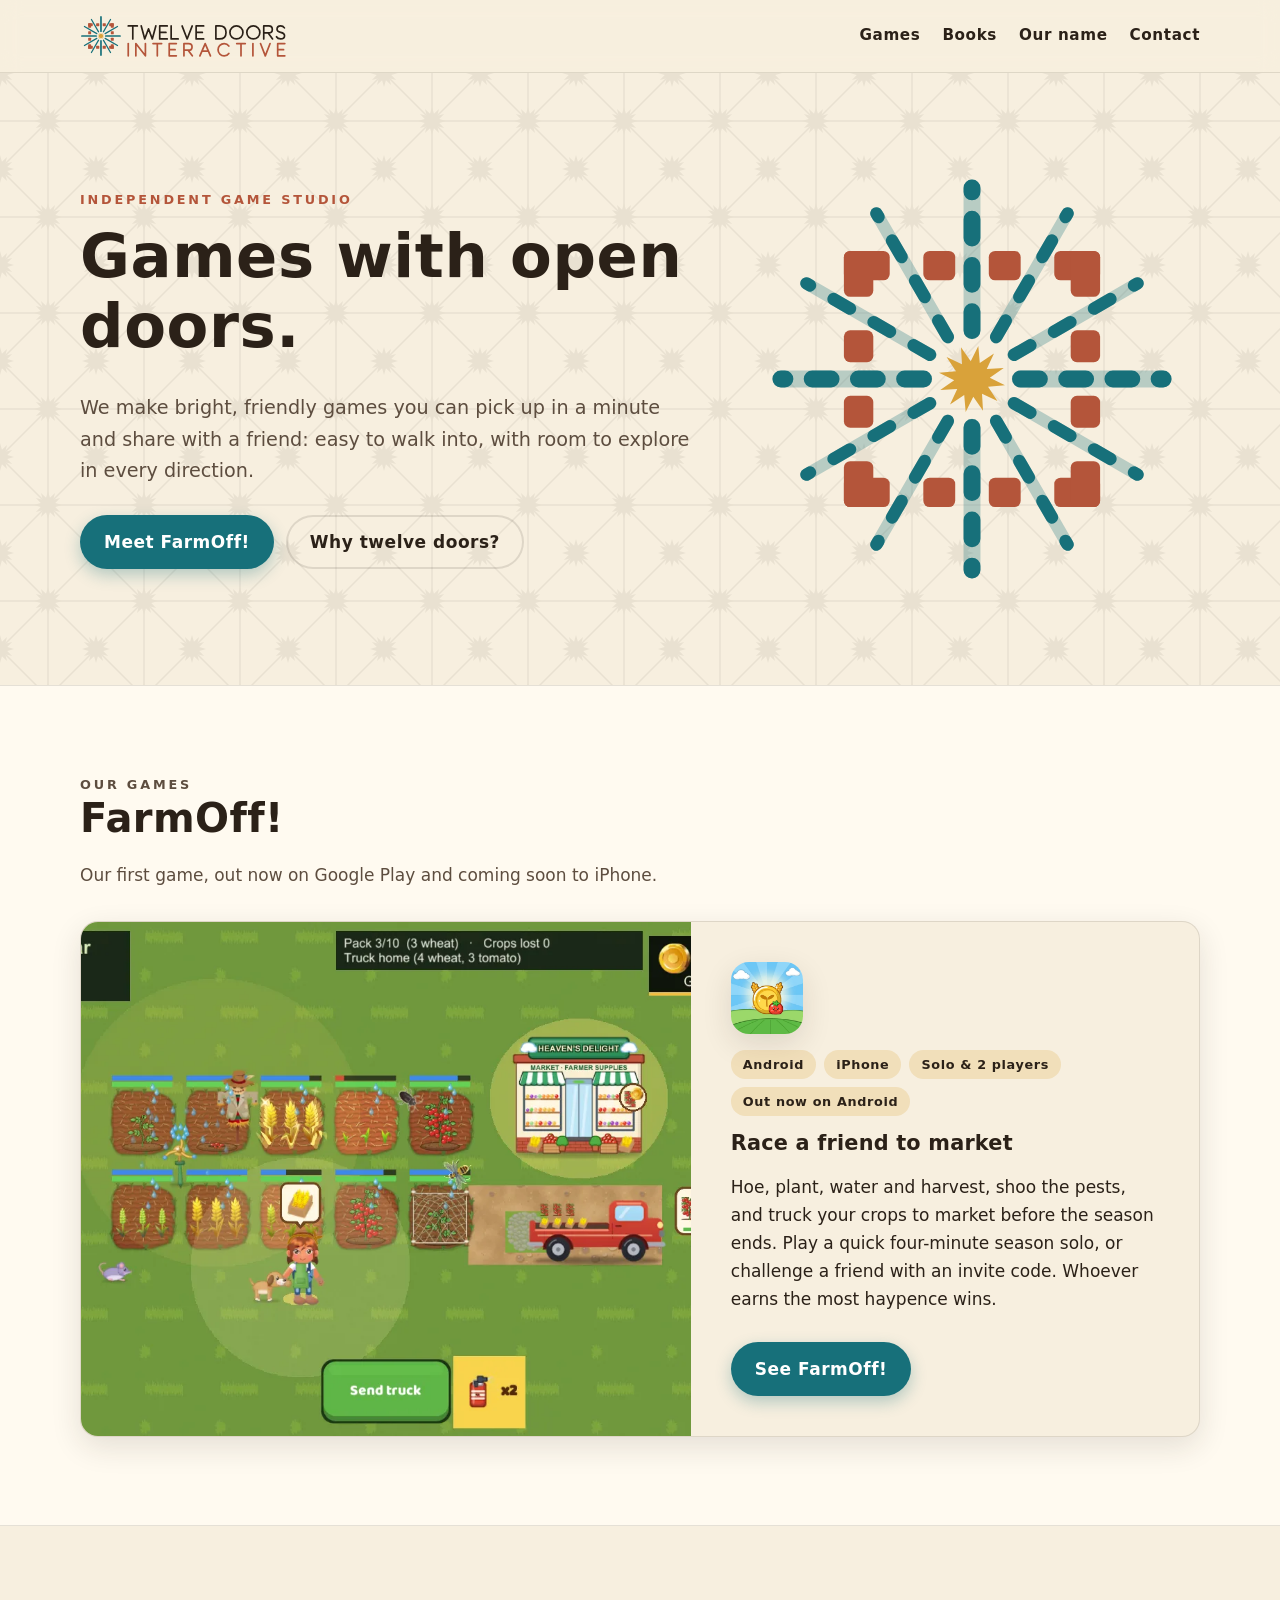
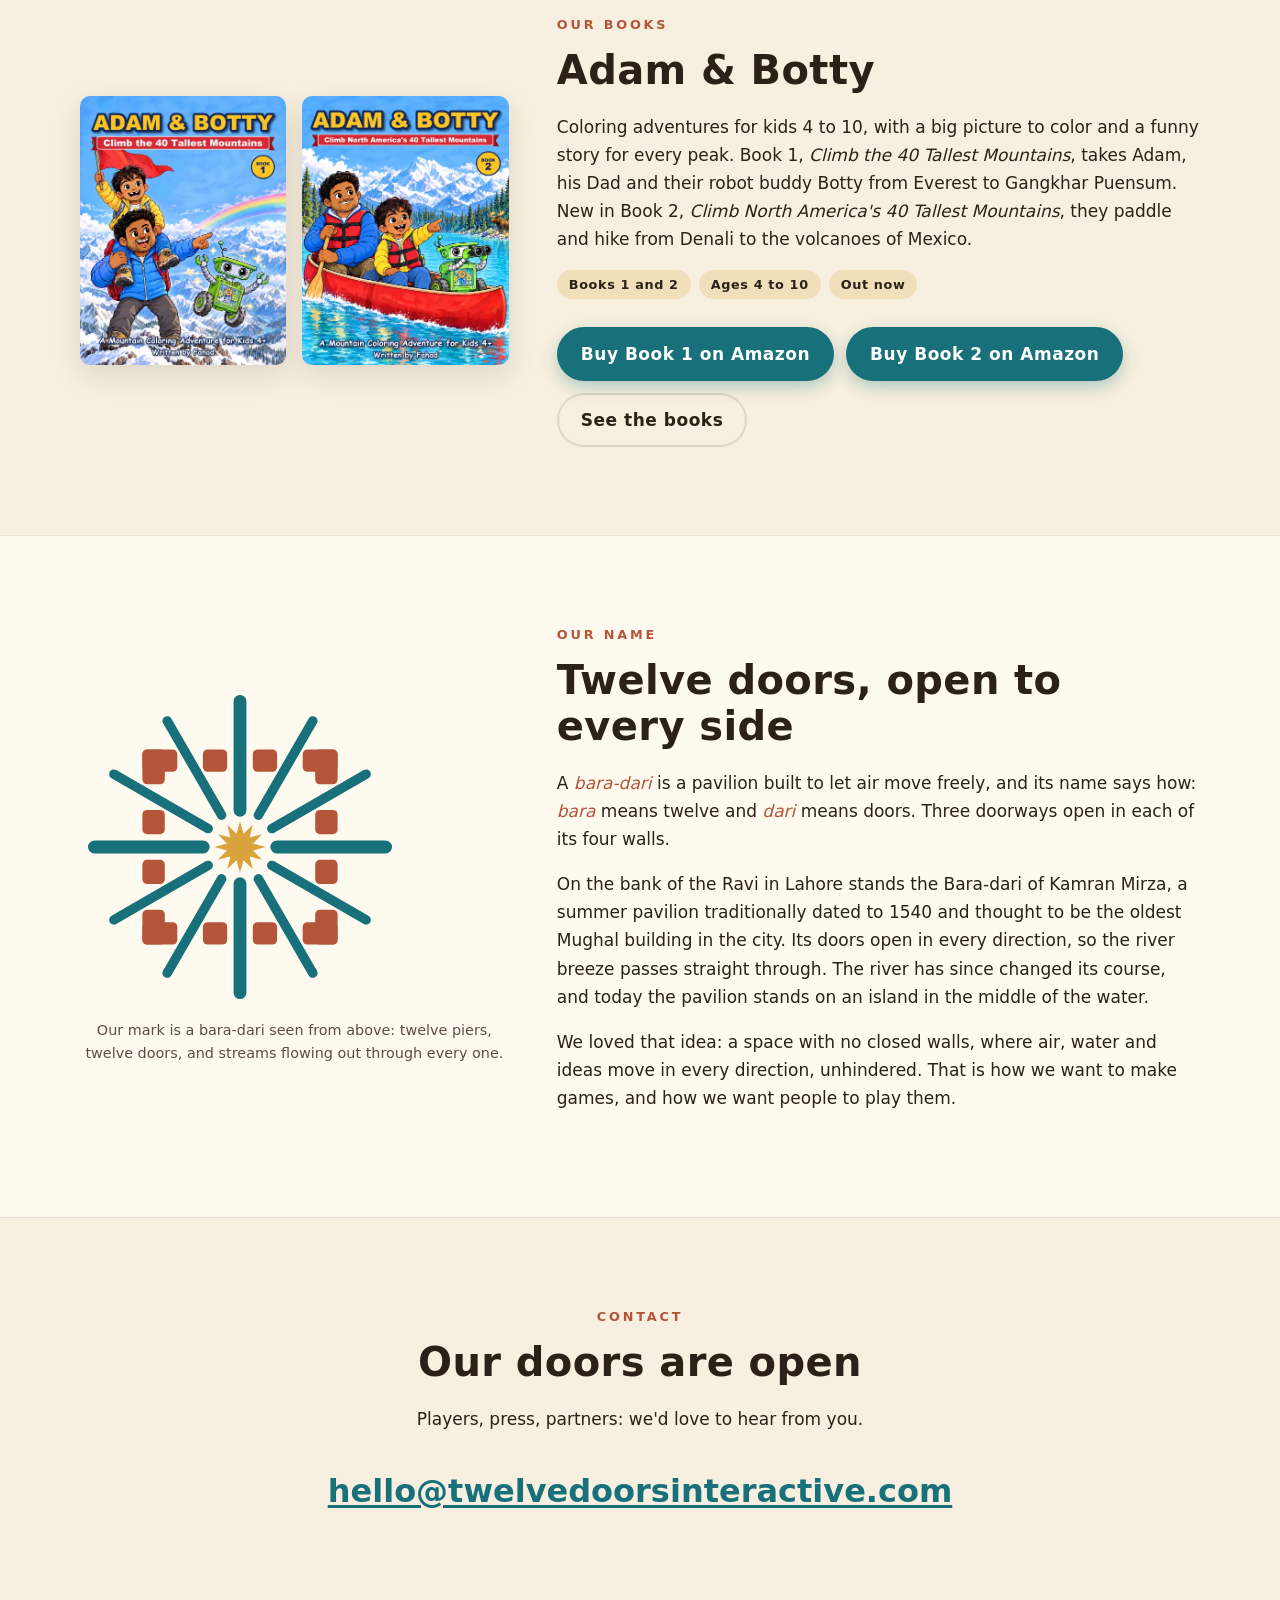
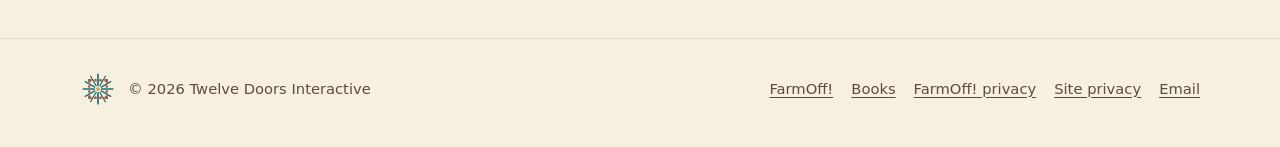
==== index.html @ 8d8058b9 "FarmOff is out on Google Play: store link on /farmoff/, home card and privacy date updated Co-Author" ====
<!doctype html>
<html lang="en">
<head>
  <meta charset="utf-8">
  <meta name="viewport" content="width=device-width, initial-scale=1">
  <title>Twelve Doors Interactive</title>
  <meta name="description" content="Twelve Doors Interactive is an independent game studio making bright, friendly games you can pick up in a minute and play with a friend. Our first game: FarmOff!">
  <meta name="theme-color" content="#16302f">
  <link rel="canonical" href="https://twelvedoorsinteractive.com/">
  <link rel="icon" href="/assets/img/favicon.svg" type="image/svg+xml">
  <link rel="icon" href="/assets/img/favicon-32.png" sizes="32x32" type="image/png">
  <link rel="apple-touch-icon" href="/assets/img/apple-touch-icon.png">
  <meta property="og:type" content="website">
  <meta property="og:site_name" content="Twelve Doors Interactive">
  <meta property="og:title" content="Twelve Doors Interactive">
  <meta property="og:description" content="An independent game studio. Games with open doors.">
  <meta property="og:url" content="https://twelvedoorsinteractive.com/">
  <meta property="og:image" content="https://twelvedoorsinteractive.com/assets/img/og-image.png">
  <meta name="twitter:card" content="summary_large_image">
  <link rel="stylesheet" href="/assets/css/site.css?v=20261027">
  <script type="application/ld+json">
  {"@context":"https://schema.org","@type":"Organization","name":"Twelve Doors Interactive","url":"https://twelvedoorsinteractive.com/","logo":"https://twelvedoorsinteractive.com/assets/img/icon-512.png","email":"hello@twelvedoorsinteractive.com"}
  </script>
</head>
<body>
  <a class="skip" href="#main">Skip to content</a>

  <header class="site-header">
    <div class="wrap">
      <a class="brand" href="/" aria-label="Twelve Doors Interactive, home">
        <img class="logo-light" src="/assets/img/logo-horizontal.svg" alt="Twelve Doors Interactive" width="209" height="42">
        <img class="logo-dark" src="/assets/img/logo-horizontal-dark.svg" alt="" width="209" height="42">
      </a>
      <nav class="nav" aria-label="Main">
        <a href="#games">Games</a>
        <a href="/books/">Books</a>
        <a href="#name">Our name</a>
        <a href="#contact">Contact</a>
      </nav>
    </div>
  </header>

  <main id="main">
    <section class="hero">
      <div class="wrap">
        <div>
          <p class="eyebrow">Independent game studio</p>
          <h1>Games with open doors.</h1>
          <p class="lead">We make bright, friendly games you can pick up in a minute and share with a friend: easy to walk into, with room to explore in every direction.</p>
          <div class="actions">
            <a class="button" href="/farmoff/">Meet FarmOff!</a>
            <a class="button quiet" href="#name">Why twelve doors?</a>
          </div>
        </div>
        <img class="hero-mark" src="/assets/img/mark-flow.svg" alt="The Twelve Doors mark: a pavilion with twelve doors, with streams flowing out through every one." width="420" height="420">
      </div>
    </section>

    <section id="games" class="alt">
      <div class="wrap">
        <div class="section-head">
          <p class="eyebrow">Our games</p>
          <h2>FarmOff!</h2>
          <p>Our first game, out now on Google Play and coming soon to iPhone.</p>
        </div>
        <article class="game-card">
          <a href="/farmoff/"><img src="/assets/img/farmoff/promo-field-v5.webp" alt="FarmOff! gameplay: a farmer waters wheat and tomatoes while a red truck waits to take crops to market." width="1600" height="740" loading="lazy"></a>
          <div class="body">
            <img class="icon" src="/assets/img/farmoff/icon.webp" alt="" width="72" height="72">
            <ul class="tags"><li>Android</li><li>iPhone</li><li>Solo &amp; 2 players</li><li>Out now on Android</li></ul>
            <h3>Race a friend to market</h3>
            <p>Hoe, plant, water and harvest, shoo the pests, and truck your crops to market before the season ends. Play a quick four-minute season solo, or challenge a friend with an invite code. Whoever earns the most haypence wins.</p>
            <div class="actions"><a class="button" href="/farmoff/">See FarmOff!</a></div>
          </div>
        </article>
      </div>
    </section>

    <section id="books">
      <div class="wrap story">
        <figure style="display:flex;gap:16px;justify-content:center;align-items:flex-start">
          <a href="https://www.amazon.com/dp/B0HNR1NH63" aria-label="Buy Book 1, Climb the 40 Tallest Mountains, on Amazon"><img src="/assets/img/books/adam-botty-1/cover.webp" alt="Front cover of Adam &amp; Botty: Climb the 40 Tallest Mountains" width="900" height="1174" loading="lazy" style="width:100%;max-width:220px;height:auto;border-radius:10px;box-shadow:var(--shadow)"></a>
          <a href="https://www.amazon.com/dp/B0HP3F55XQ" aria-label="Buy Book 2, Climb North America's 40 Tallest Mountains, on Amazon"><img src="/assets/img/books/adam-botty-2/cover.webp" alt="Front cover of Adam &amp; Botty: Climb North America's 40 Tallest Mountains" width="900" height="1174" loading="lazy" style="width:100%;max-width:220px;height:auto;border-radius:10px;box-shadow:var(--shadow)"></a>
        </figure>
        <div>
          <p class="eyebrow">Our books</p>
          <h2>Adam &amp; Botty</h2>
          <p>Coloring adventures for kids 4 to 10, with a big picture to color and a funny story for every peak. Book 1, <em>Climb the 40 Tallest Mountains</em>, takes Adam, his Dad and their robot buddy Botty from Everest to Gangkhar Puensum. New in Book 2, <em>Climb North America's 40 Tallest Mountains</em>, they paddle and hike from Denali to the volcanoes of Mexico.</p>
          <ul class="tags"><li>Books 1 and 2</li><li>Ages 4 to 10</li><li>Out now</li></ul>
          <div class="actions"><a class="button" href="https://www.amazon.com/dp/B0HNR1NH63">Buy Book 1 on Amazon</a><a class="button" href="https://www.amazon.com/dp/B0HP3F55XQ">Buy Book 2 on Amazon</a><a class="button quiet" href="/books/">See the books</a></div>
        </div>
      </div>
    </section>

    <section id="name" class="alt">
      <div class="wrap story">
        <figure>
          <img src="/assets/img/mark.svg" alt="The Twelve Doors mark" width="320" height="320" loading="lazy">
          <figcaption>Our mark is a bara-dari seen from above: twelve piers, twelve doors, and streams flowing out through every one.</figcaption>
        </figure>
        <div>
          <p class="eyebrow">Our name</p>
          <h2>Twelve doors, open to every side</h2>
          <p>A <span class="word">bara-dari</span> is a pavilion built to let air move freely, and its name says how: <span class="word">bara</span> means twelve and <span class="word">dari</span> means doors. Three doorways open in each of its four walls.</p>
          <p>On the bank of the Ravi in Lahore stands the Bara-dari of Kamran Mirza, a summer pavilion traditionally dated to 1540 and thought to be the oldest Mughal building in the city. Its doors open in every direction, so the river breeze passes straight through. The river has since changed its course, and today the pavilion stands on an island in the middle of the water.</p>
          <p>We loved that idea: a space with no closed walls, where air, water and ideas move in every direction, unhindered. That is how we want to make games, and how we want people to play them.</p>
        </div>
      </div>
    </section>

    <section id="contact" class="contact">
      <div class="wrap">
        <p class="eyebrow">Contact</p>
        <h2>Our doors are open</h2>
        <p>Players, press, partners: we'd love to hear from you.</p>
        <p class="email"><a href="mailto:hello@twelvedoorsinteractive.com">hello@twelvedoorsinteractive.com</a></p>
      </div>
    </section>
  </main>

  <footer class="site-footer">
    <div class="wrap">
      <div class="left"><img src="/assets/img/favicon.svg" alt="" width="36" height="36"><span>&copy; 2026 Twelve Doors Interactive</span></div>
      <nav aria-label="Footer">
        <a href="/farmoff/">FarmOff!</a>
        <a href="/books/">Books</a>
        <a href="/farmoff/privacy/">FarmOff! privacy</a>
        <a href="/privacy/">Site privacy</a>
        <a href="mailto:hello@twelvedoorsinteractive.com">Email</a>
      </nav>
    </div>
  </footer>
</body>
</html>
---- assets/css/site.css ----
/* Twelve Doors Interactive. Colours come from the logo: Mughal sandstone, the Ravi's teal, and gold. */

:root {
  --cream: #f7efdf;
  --paper: #fffaf0;
  --ink: #2b2118;
  --ink-soft: #5d4d3f;
  --sand: #b4553a;
  --sand-soft: #e58a68;
  --teal: #17707a;
  --teal-soft: #4fb3b8;
  --gold: #d9a23a;
  --deep: #16302f;
  --line: rgba(43, 33, 24, 0.12);
  --shadow: 0 10px 30px rgba(43, 33, 24, 0.12);

  --bg: var(--cream);
  --surface: var(--paper);
  --text: var(--ink);
  --muted: var(--ink-soft);
  --accent: var(--sand);
  --link: var(--teal);

  --display: "Century Gothic", "Avenir Next", "Avenir", "Futura", "Trebuchet MS", system-ui, sans-serif;
  --body: system-ui, -apple-system, "Segoe UI", Roboto, "Helvetica Neue", Arial, sans-serif;
  --wrap: 1120px;
  --radius: 18px;
}

@media (prefers-color-scheme: dark) {
  :root {
    --bg: #102423;
    --surface: #16302f;
    --text: #f7efdf;
    --muted: #c9bba6;
    --accent: var(--sand-soft);
    --link: var(--teal-soft);
    --line: rgba(247, 239, 223, 0.14);
    --shadow: 0 10px 30px rgba(0, 0, 0, 0.35);
  }
  .logo-light { display: none; }
  .logo-dark { display: block; }
}

@media (prefers-color-scheme: light) {
  .logo-dark { display: none; }
}

*, *::before, *::after { box-sizing: border-box; }

html { scroll-behavior: smooth; }

body {
  margin: 0;
  background: var(--bg);
  color: var(--text);
  font: 17px/1.65 var(--body);
  -webkit-font-smoothing: antialiased;
}

img, video { max-width: 100%; display: block; }

a { color: var(--link); text-underline-offset: 3px; }
a:hover { text-decoration-thickness: 2px; }

:focus-visible { outline: 3px solid var(--gold); outline-offset: 3px; border-radius: 6px; }

h1, h2, h3 {
  font-family: var(--display);
  line-height: 1.15;
  letter-spacing: 0.01em;
  margin: 0 0 0.5em;
}
h1 { font-size: clamp(2.3rem, 5.5vw, 3.8rem); }
h2 { font-size: clamp(1.7rem, 3.6vw, 2.5rem); }
h3 { font-size: 1.3rem; }

.wrap { width: min(var(--wrap), 100% - 32px); margin-inline: auto; }

.skip { position: absolute; left: -999px; }
.skip:focus { left: 16px; top: 16px; background: var(--surface); padding: 8px 14px; z-index: 10; }

/* ---------- header ---------- */

.site-header {
  position: sticky;
  top: 0;
  z-index: 5;
  background: color-mix(in srgb, var(--bg) 88%, transparent);
  backdrop-filter: blur(10px);
  border-bottom: 1px solid var(--line);
}
.site-header .wrap {
  display: flex;
  align-items: center;
  justify-content: space-between;
  gap: 16px;
  min-height: 72px;
  flex-wrap: wrap;
}
.brand img { height: 42px; width: auto; }
.nav { display: flex; gap: 6px 22px; flex-wrap: wrap; }
.nav a {
  color: var(--text);
  text-decoration: none;
  font-family: var(--display);
  font-weight: 600;
  letter-spacing: 0.04em;
  font-size: 0.95rem;
}
.nav a:hover, .nav a[aria-current="page"] { color: var(--accent); }

@media (max-width: 560px) {
  .brand img { height: 34px; }
  .site-header .wrap { padding-block: 10px; justify-content: center; }
}

/* ---------- hero ---------- */

.hero {
  position: relative;
  overflow: hidden;
  padding: clamp(48px, 8vw, 96px) 0;
}
/* A faint lattice of twelve-pointed stars, like a carved jali screen. */
.hero::before {
  content: "";
  position: absolute;
  inset: 0;
  background-image: url("../img/jali.svg");
  background-size: 96px 96px;
  opacity: 0.07;
  pointer-events: none;
}
@media (prefers-color-scheme: dark) { .hero::before { opacity: 0.1; filter: invert(1); } }

.hero .wrap {
  position: relative;
  display: grid;
  grid-template-columns: 1.15fr 0.85fr;
  gap: 48px;
  align-items: center;
}
.hero p.lead { font-size: 1.2rem; color: var(--muted); max-width: 34em; }
.hero-mark { width: min(420px, 100%); margin-inline: auto; }

@media (max-width: 820px) {
  .hero .wrap { grid-template-columns: 1fr; text-align: center; }
  .hero p.lead { margin-inline: auto; }
  .hero .actions { justify-content: center; }
  .hero-mark { width: min(280px, 80%); order: -1; }
}

.eyebrow {
  font-family: var(--display);
  text-transform: uppercase;
  letter-spacing: 0.22em;
  font-size: 0.8rem;
  font-weight: 700;
  color: var(--accent);
  margin: 0 0 12px;
}

.actions { display: flex; gap: 12px; flex-wrap: wrap; margin-top: 28px; }

.button {
  display: inline-flex;
  align-items: center;
  gap: 10px;
  padding: 13px 24px;
  border-radius: 999px;
  font-family: var(--display);
  font-weight: 700;
  letter-spacing: 0.03em;
  text-decoration: none;
  background: var(--teal);
  color: #fff;
  box-shadow: 0 6px 16px rgba(23, 112, 122, 0.3);
  transition: transform 0.15s ease, box-shadow 0.15s ease;
}
.button:hover { transform: translateY(-2px); box-shadow: 0 10px 22px rgba(23, 112, 122, 0.35); }
.button.quiet { background: transparent; color: var(--text); box-shadow: inset 0 0 0 2px var(--line); }
.button.soon { background: var(--deep); cursor: default; }
.button.soon:hover { transform: none; }
.button .store { width: 1.15em; height: 1.15em; flex: none; }

/* ---------- sections ---------- */

section { padding: clamp(48px, 7vw, 88px) 0; }
section.alt { background: var(--surface); border-block: 1px solid var(--line); }

.section-head { max-width: 40em; margin-bottom: 32px; }
.section-head p { color: var(--muted); margin: 0; }

.game-card {
  display: grid;
  grid-template-columns: 1.2fr 1fr;
  background: var(--surface);
  border-radius: var(--radius);
  overflow: hidden;
  box-shadow: var(--shadow);
  border: 1px solid var(--line);
}
section.alt .game-card { background: var(--bg); }
.game-card img { width: 100%; height: 100%; object-fit: cover; }
.game-card .body { padding: clamp(24px, 4vw, 40px); }
.game-card .icon { width: 72px; height: 72px; border-radius: 18px; box-shadow: var(--shadow); margin-bottom: 16px; }
@media (max-width: 760px) { .game-card { grid-template-columns: 1fr; } }

.tags { display: flex; gap: 8px; flex-wrap: wrap; margin: 0 0 16px; padding: 0; list-style: none; }
.tags li {
  font-size: 0.8rem;
  font-weight: 700;
  letter-spacing: 0.05em;
  padding: 4px 12px;
  border-radius: 999px;
  background: color-mix(in srgb, var(--gold) 22%, transparent);
  color: var(--text);
}

.story {
  display: grid;
  grid-template-columns: 0.8fr 1.2fr;
  gap: 48px;
  align-items: center;
}
.story figure { margin: 0; }
.story figcaption { font-size: 0.9rem; color: var(--muted); margin-top: 12px; text-align: center; }
@media (max-width: 820px) { .story { grid-template-columns: 1fr; } .story figure { max-width: 320px; margin-inline: auto; } }

.word { font-style: italic; color: var(--accent); }

.contact {
  text-align: center;
}
.contact .email {
  font-family: var(--display);
  font-size: clamp(1.2rem, 4vw, 2rem);
  font-weight: 700;
  word-break: break-word;
}

/* ---------- FarmOff! page ---------- */

.game-hero { text-align: center; padding-bottom: 32px; }
.game-hero .icon { width: 120px; height: 120px; border-radius: 28px; margin: 0 auto 20px; box-shadow: var(--shadow); }
.game-hero .actions { justify-content: center; }

.trailer {
  border-radius: var(--radius);
  overflow: hidden;
  box-shadow: var(--shadow);
  background: #000;
  aspect-ratio: 16 / 9;
}
.trailer video { width: 100%; height: 100%; object-fit: cover; }
.trailers { display: grid; grid-template-columns: repeat(auto-fit, minmax(300px, 1fr)); gap: 24px; }
.trailers figure { margin: 0; }
.trailers figcaption { margin-top: 10px; text-align: center; color: var(--muted); font-size: .95rem; }
.how-to { margin: 22px 0 0; text-align: center; font-size: 1.05rem; }

.features {
  display: grid;
  grid-template-columns: repeat(auto-fit, minmax(240px, 1fr));
  gap: 20px;
}
.feature {
  background: var(--surface);
  border: 1px solid var(--line);
  border-radius: var(--radius);
  padding: 24px;
}
section.alt .feature { background: var(--bg); }
.feature h3 { display: flex; align-items: center; gap: 10px; }
.feature h3 span { font-size: 1.5rem; }
.feature p { margin: 0; color: var(--muted); }

.shots {
  display: grid;
  grid-template-columns: repeat(2, 1fr);
  gap: 20px;
}
.shots figure { margin: 0; }
.shots img { border-radius: 14px; box-shadow: var(--shadow); width: 100%; height: auto; }
.shots figcaption { font-size: 0.9rem; color: var(--muted); margin-top: 8px; }
@media (max-width: 700px) { .shots { grid-template-columns: 1fr; } }

/* ---------- long text (privacy pages) ---------- */

.prose { max-width: 44em; }
.prose h1 { font-size: clamp(2rem, 5vw, 3rem); }
.prose h2 { font-size: 1.5rem; margin-top: 2em; }
.prose .meta { color: var(--muted); }
.prose li { margin-bottom: 0.4em; }
.callout {
  background: var(--surface);
  border-left: 4px solid var(--gold);
  border-radius: 0 12px 12px 0;
  padding: 16px 20px;
}

/* ---------- footer ---------- */

.site-footer {
  border-top: 1px solid var(--line);
  padding: 32px 0 40px;
  color: var(--muted);
  font-size: 0.92rem;
}
.site-footer .wrap { display: flex; justify-content: space-between; align-items: center; gap: 16px; flex-wrap: wrap; }
.site-footer img { width: 36px; height: 36px; }
.site-footer .left { display: flex; align-items: center; gap: 12px; }
.site-footer nav { display: flex; gap: 18px; flex-wrap: wrap; }
.site-footer a { color: var(--muted); }

@media (prefers-reduced-motion: reduce) {
  html { scroll-behavior: auto; }
  .button { transition: none; }
}
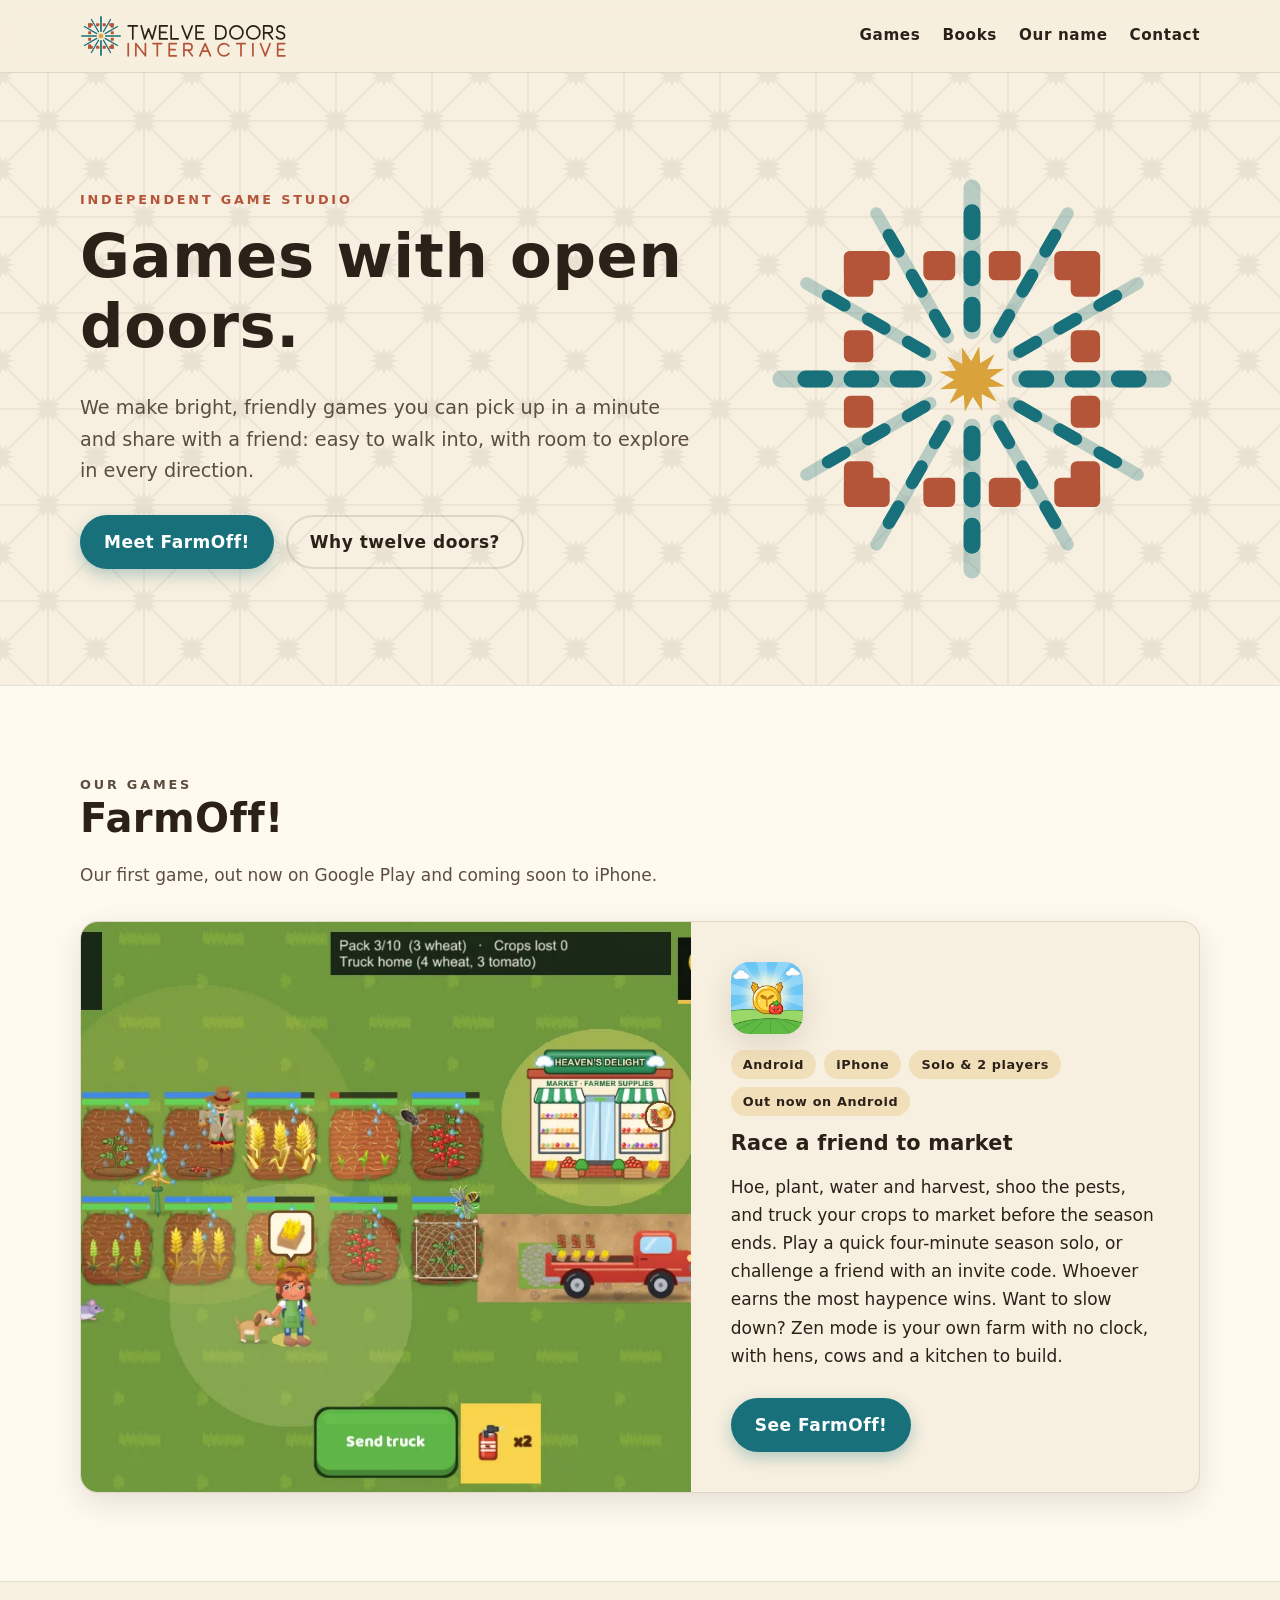
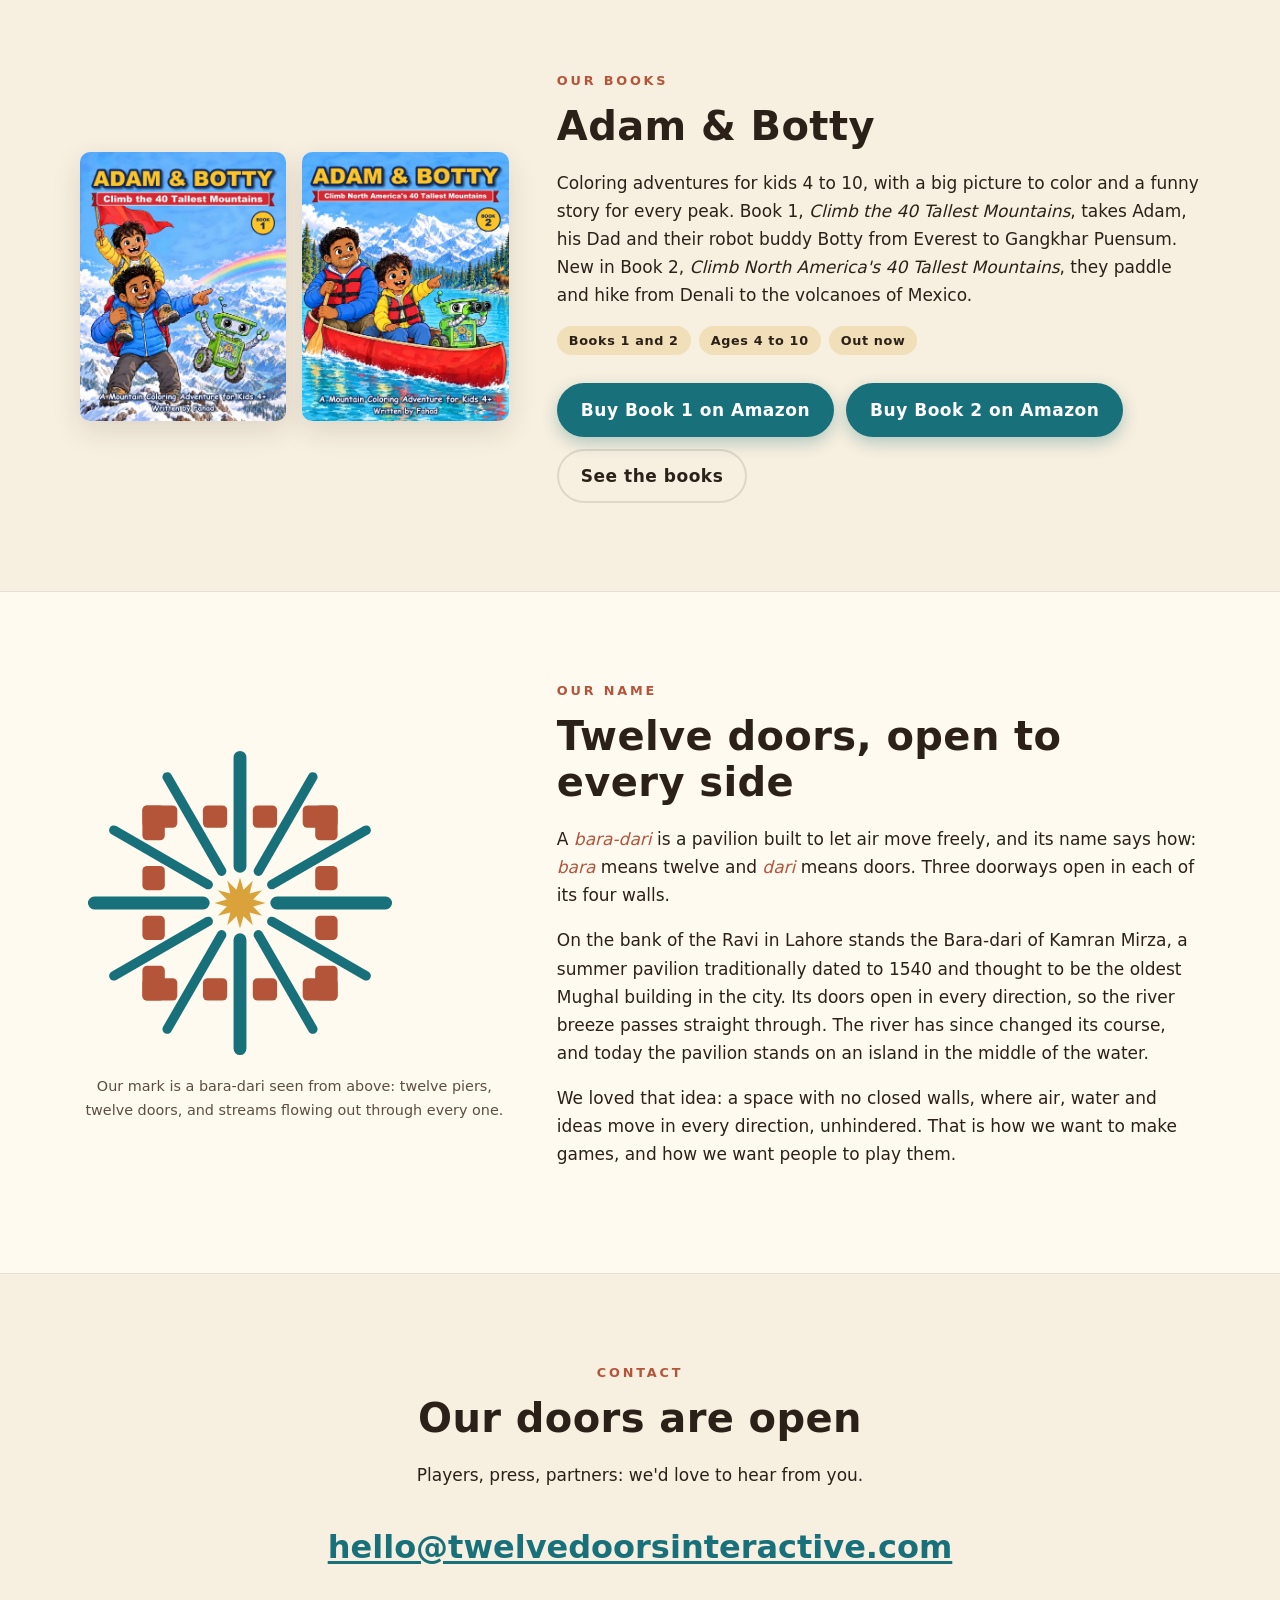
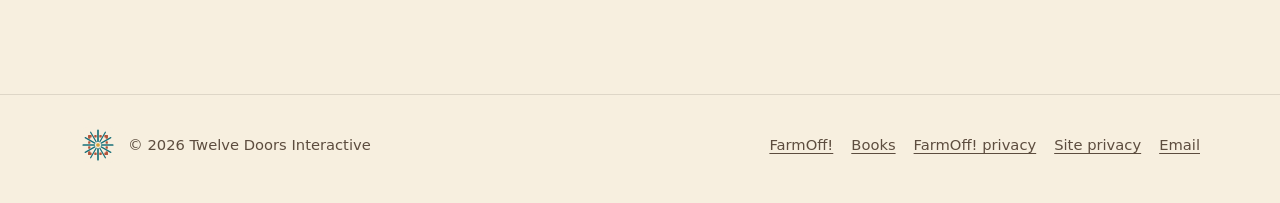
==== commit 858c9994: "FarmOff: Zen mode section, Daily Farm Orders, 27 farmers, first-launch text for the current game" ====
--- a/index.html
+++ b/index.html
@@ -69,7 +69,7 @@
             <img class="icon" src="/assets/img/farmoff/icon.webp" alt="" width="72" height="72">
             <ul class="tags"><li>Android</li><li>iPhone</li><li>Solo &amp; 2 players</li><li>Out now on Android</li></ul>
             <h3>Race a friend to market</h3>
-            <p>Hoe, plant, water and harvest, shoo the pests, and truck your crops to market before the season ends. Play a quick four-minute season solo, or challenge a friend with an invite code. Whoever earns the most haypence wins.</p>
+            <p>Hoe, plant, water and harvest, shoo the pests, and truck your crops to market before the season ends. Play a quick four-minute season solo, or challenge a friend with an invite code. Whoever earns the most haypence wins. Want to slow down? Zen mode is your own farm with no clock, with hens, cows and a kitchen to build.</p>
             <div class="actions"><a class="button" href="/farmoff/">See FarmOff!</a></div>
           </div>
         </article>
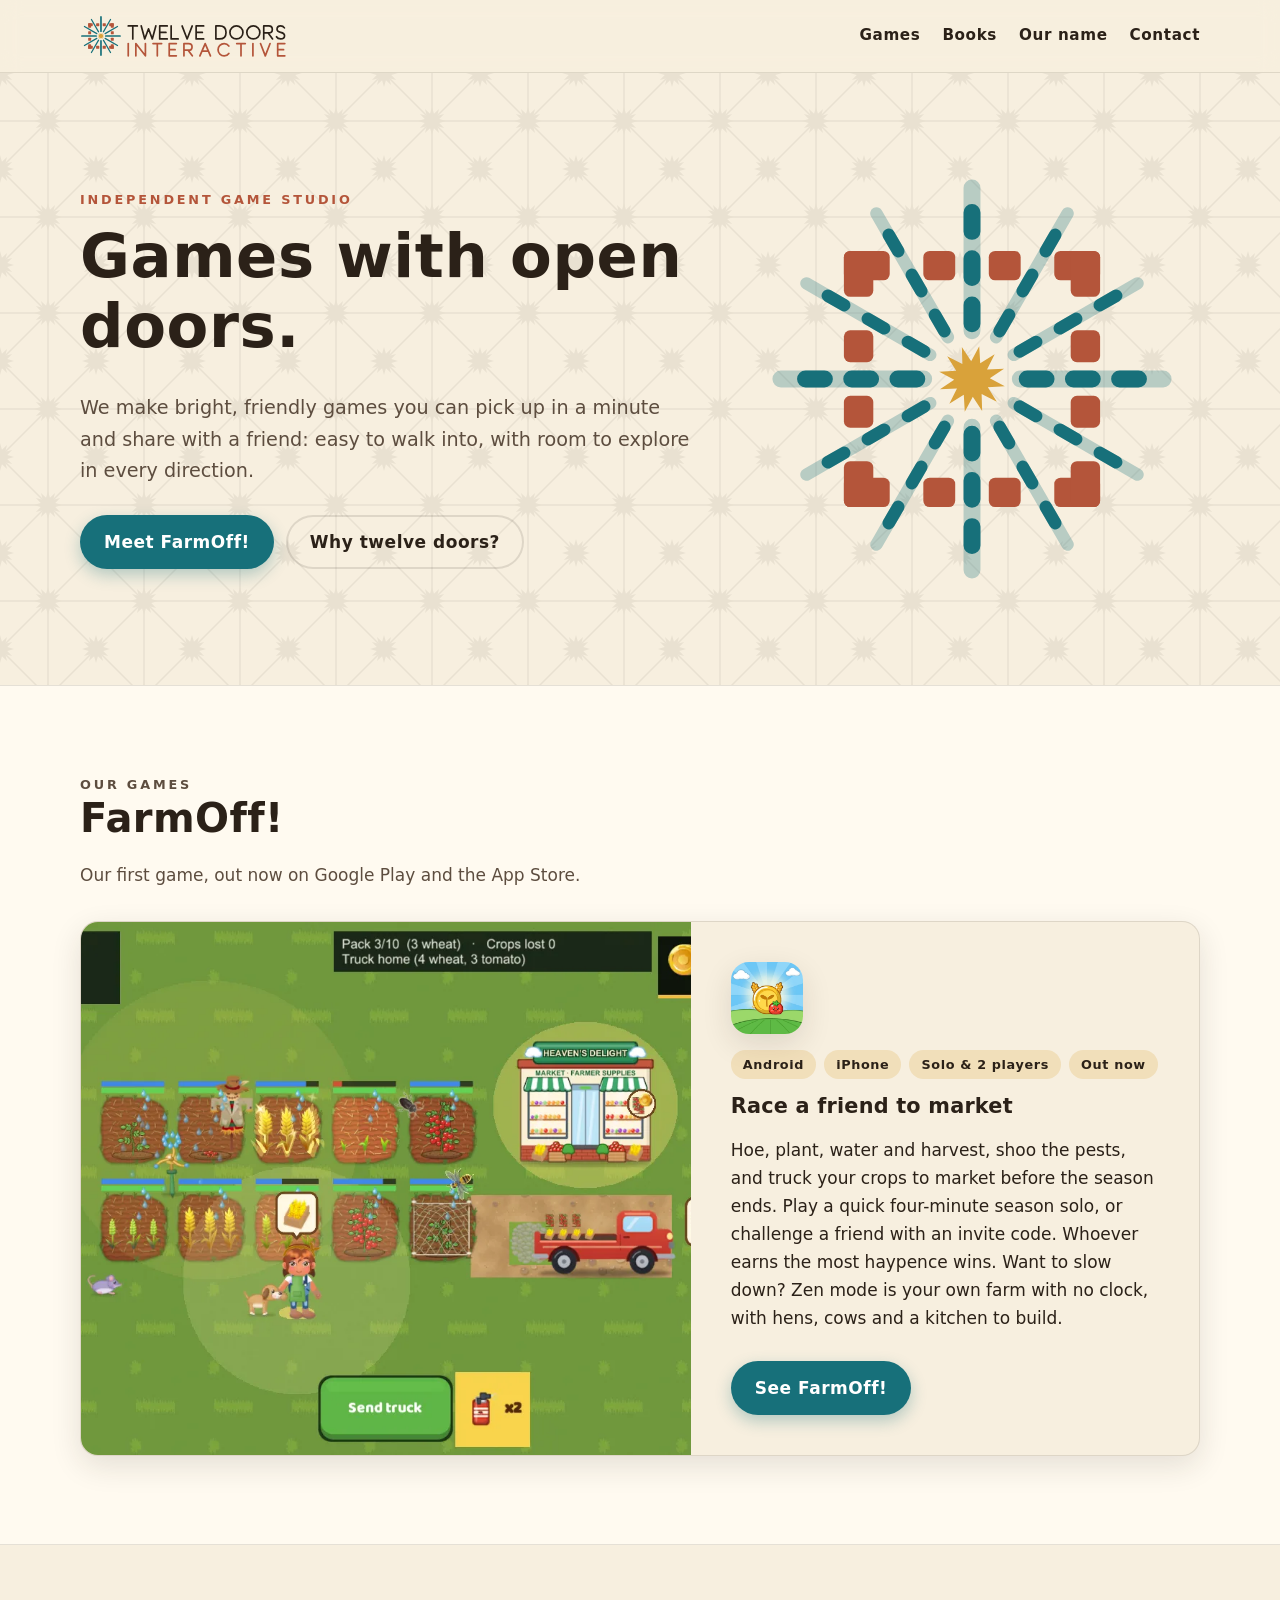
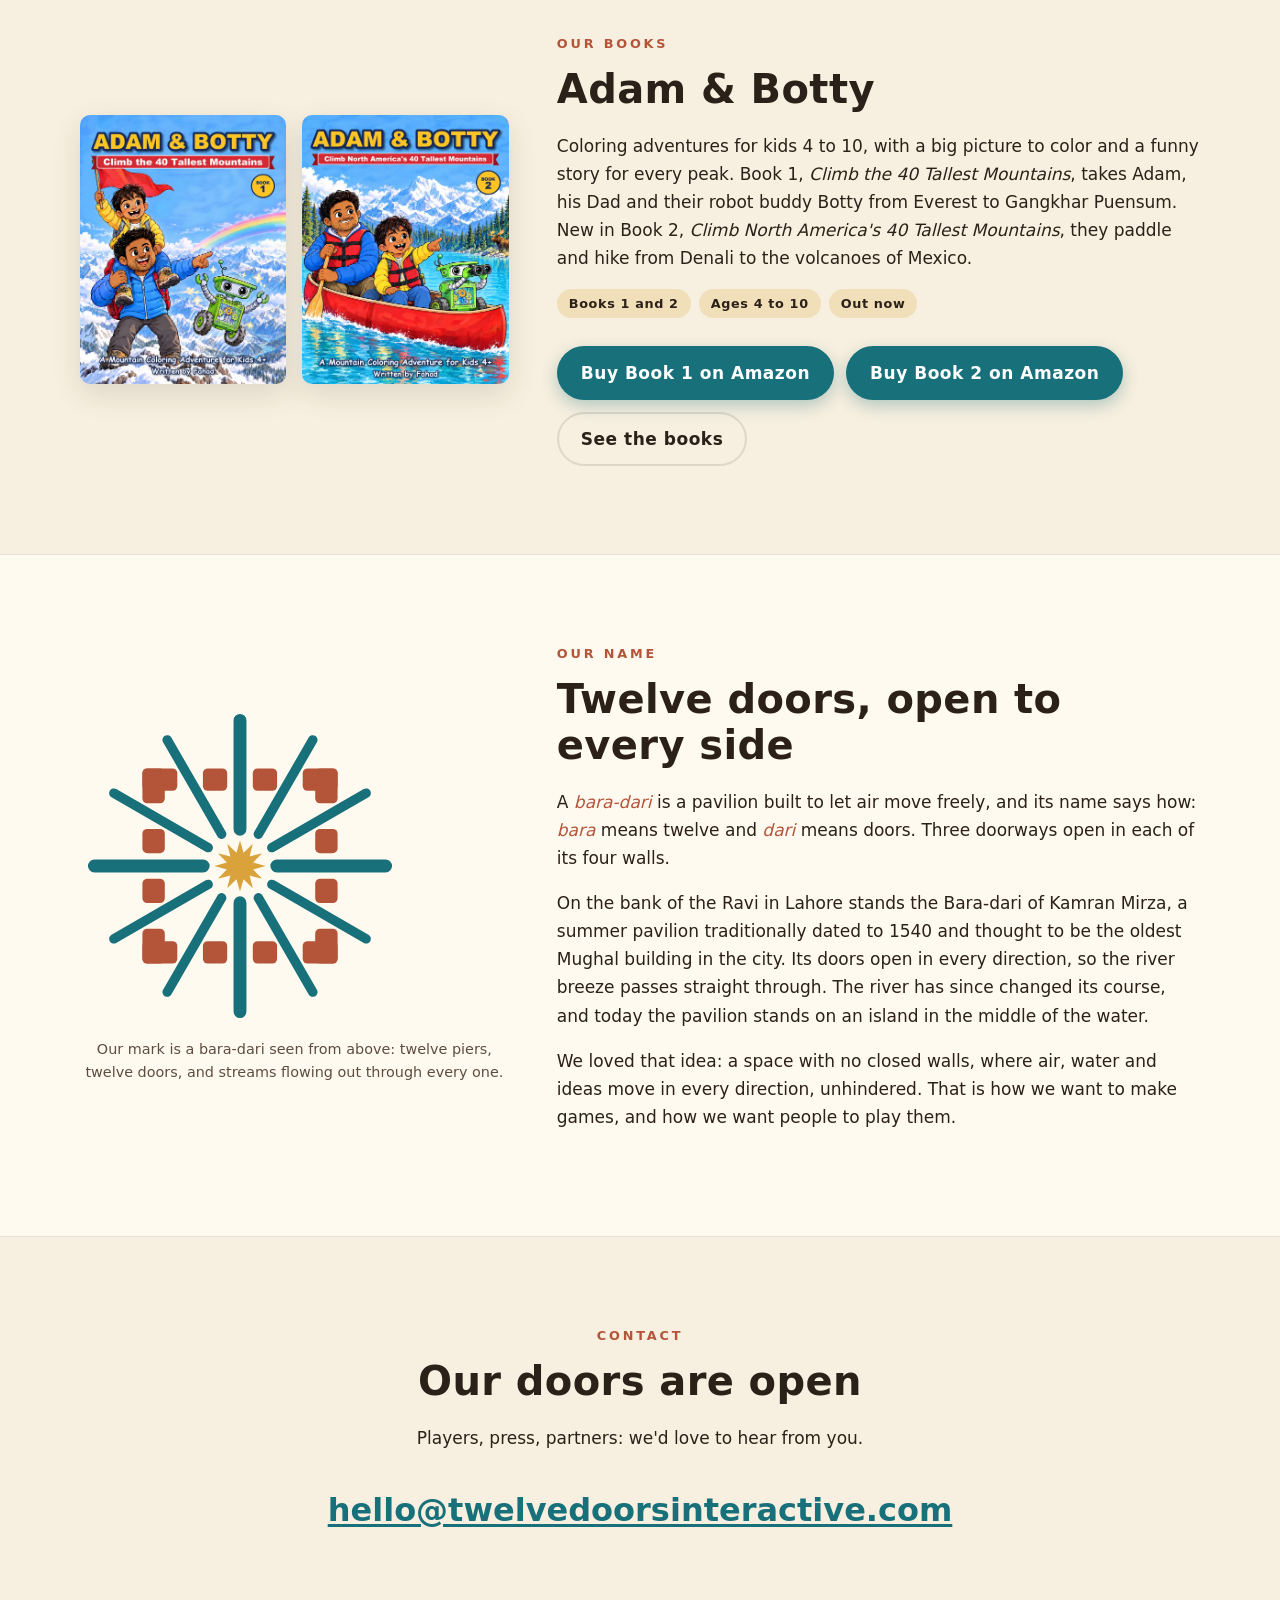
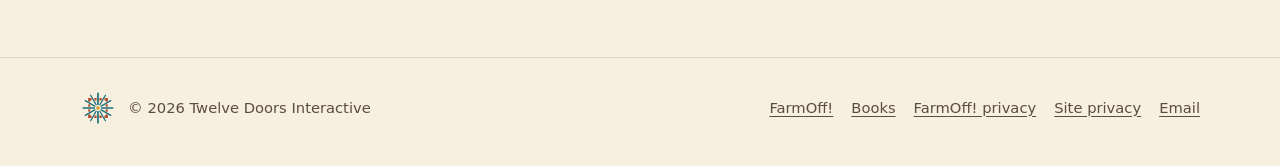
==== commit 217880bb: "FarmOff is out on the App Store: App Store button on /farmoff/, home card says out now on both store" ====
--- a/index.html
+++ b/index.html
@@ -61,13 +61,13 @@
         <div class="section-head">
           <p class="eyebrow">Our games</p>
           <h2>FarmOff!</h2>
-          <p>Our first game, out now on Google Play and coming soon to iPhone.</p>
+          <p>Our first game, out now on Google Play and the App Store.</p>
         </div>
         <article class="game-card">
           <a href="/farmoff/"><img src="/assets/img/farmoff/promo-field-v5.webp" alt="FarmOff! gameplay: a farmer waters wheat and tomatoes while a red truck waits to take crops to market." width="1600" height="740" loading="lazy"></a>
           <div class="body">
             <img class="icon" src="/assets/img/farmoff/icon.webp" alt="" width="72" height="72">
-            <ul class="tags"><li>Android</li><li>iPhone</li><li>Solo &amp; 2 players</li><li>Out now on Android</li></ul>
+            <ul class="tags"><li>Android</li><li>iPhone</li><li>Solo &amp; 2 players</li><li>Out now</li></ul>
             <h3>Race a friend to market</h3>
             <p>Hoe, plant, water and harvest, shoo the pests, and truck your crops to market before the season ends. Play a quick four-minute season solo, or challenge a friend with an invite code. Whoever earns the most haypence wins. Want to slow down? Zen mode is your own farm with no clock, with hens, cows and a kitchen to build.</p>
             <div class="actions"><a class="button" href="/farmoff/">See FarmOff!</a></div>
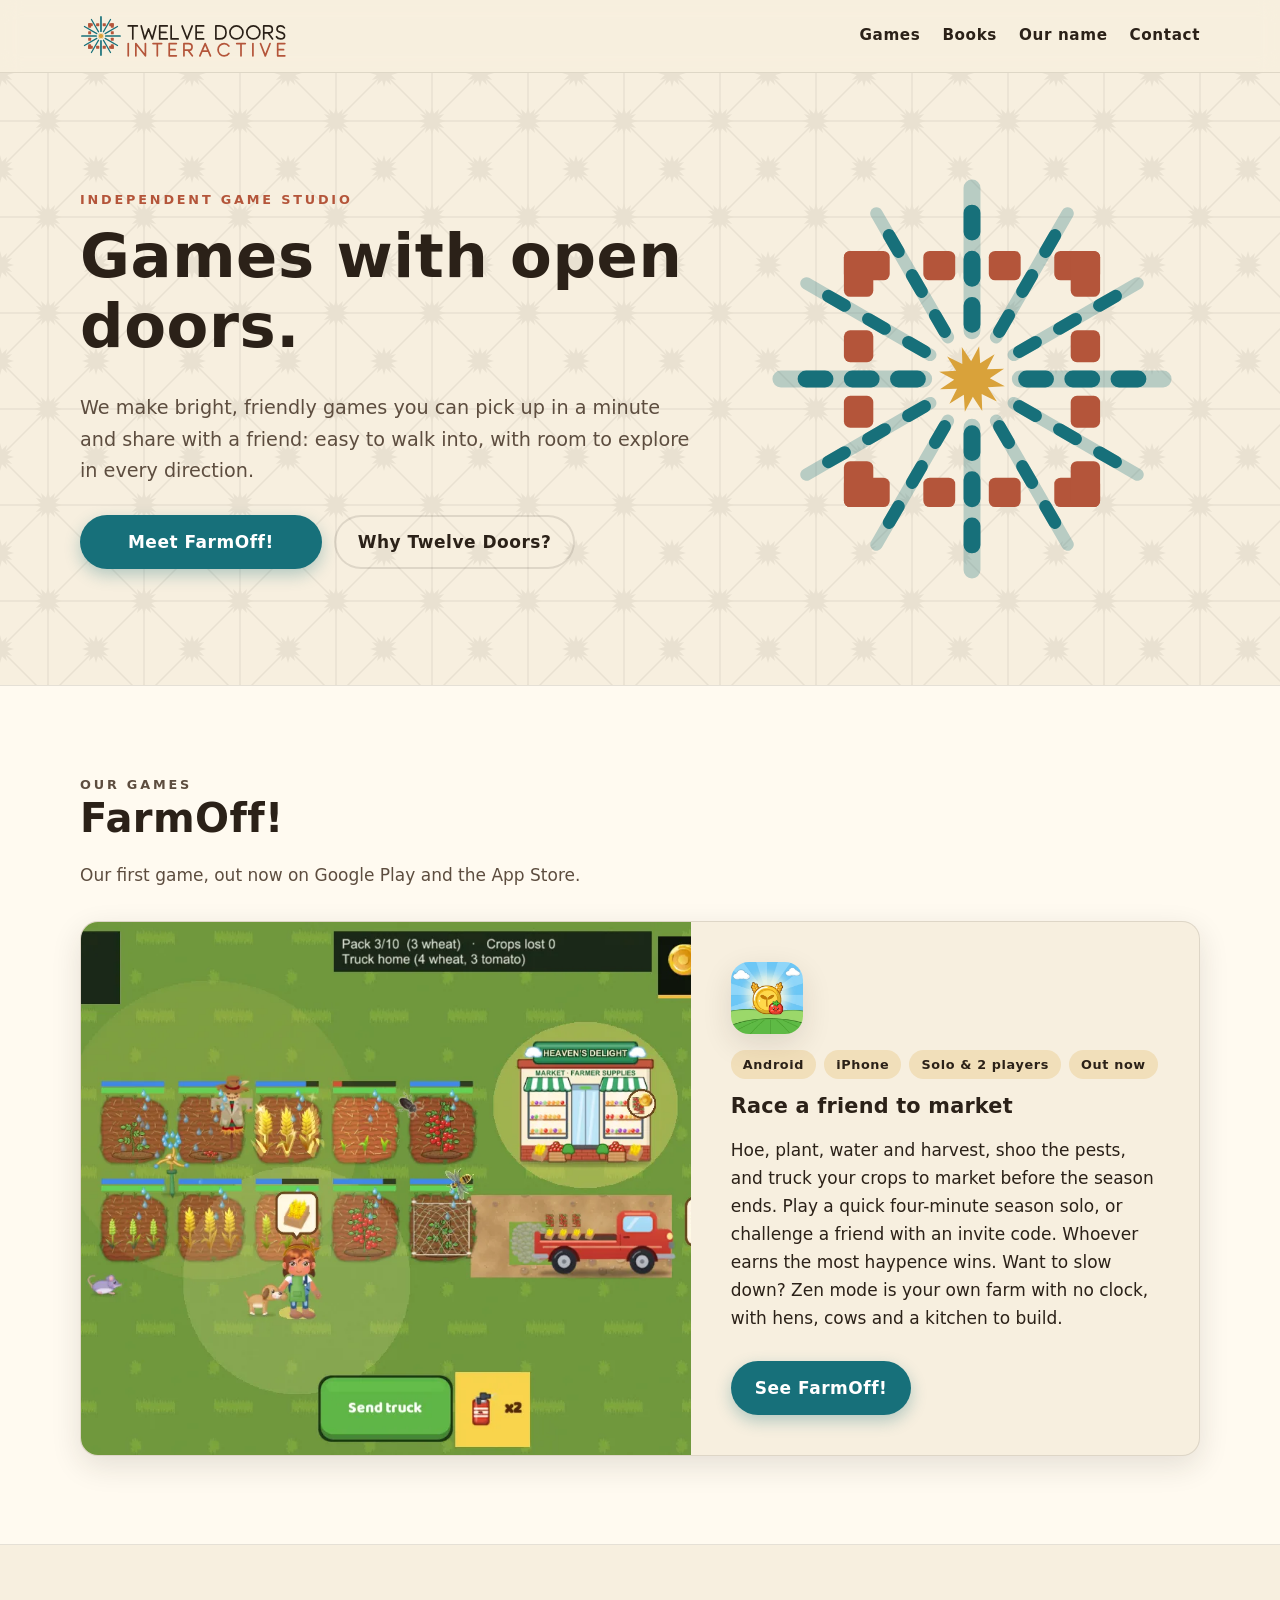
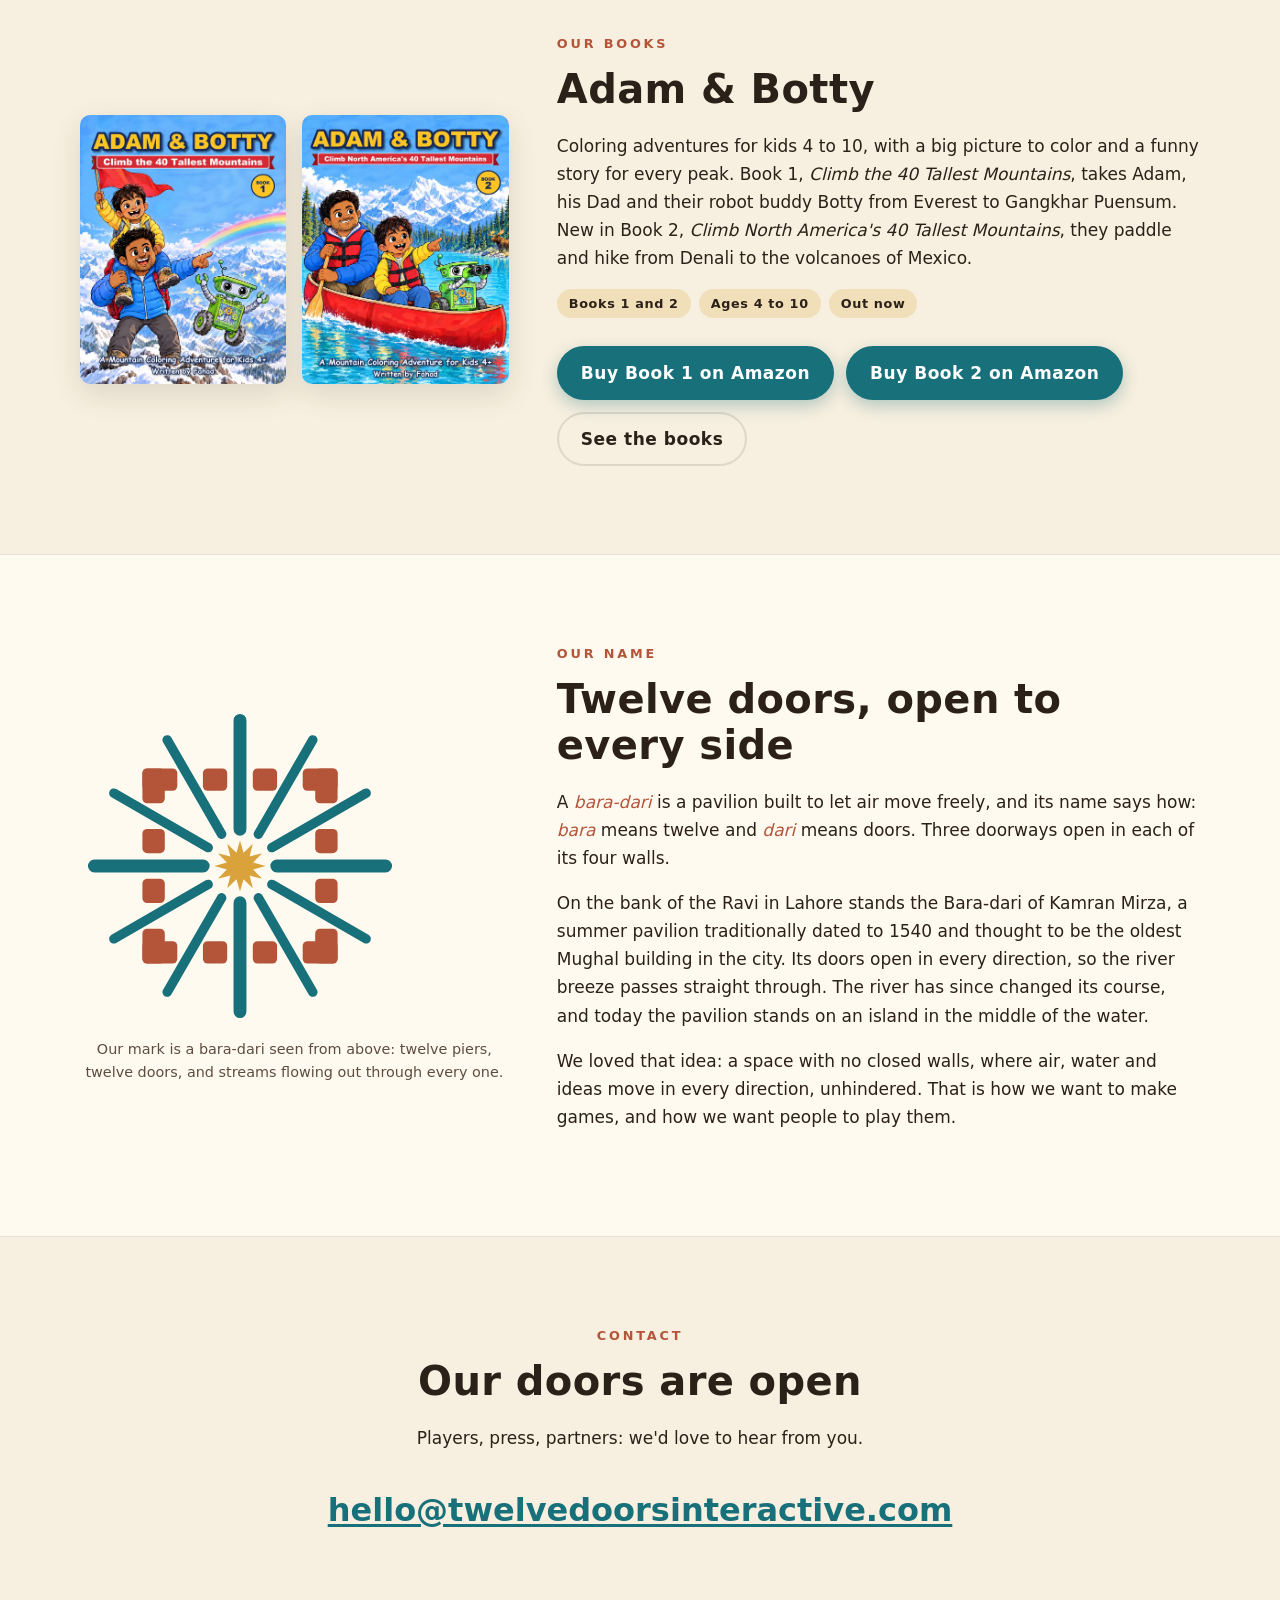
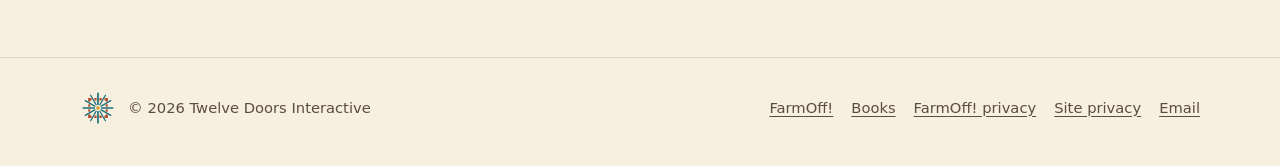
==== commit 424af24b: "Home: the two hero buttons share one width (stacked full width on phones); "Why Twelve Doors?" capit" ====
--- a/index.html
+++ b/index.html
@@ -49,7 +49,7 @@
           <p class="lead">We make bright, friendly games you can pick up in a minute and share with a friend: easy to walk into, with room to explore in every direction.</p>
           <div class="actions">
             <a class="button" href="/farmoff/">Meet FarmOff!</a>
-            <a class="button quiet" href="#name">Why twelve doors?</a>
+            <a class="button quiet" href="#name">Why Twelve Doors?</a>
           </div>
         </div>
         <img class="hero-mark" src="/assets/img/mark-flow.svg" alt="The Twelve Doors mark: a pavilion with twelve doors, with streams flowing out through every one." width="420" height="420">
--- a/assets/css/site.css
+++ b/assets/css/site.css
@@ -184,6 +184,12 @@
 .button.soon:hover { transform: none; }
 .button .store { width: 1.15em; height: 1.15em; flex: none; }
 
+/* The home page's two hero buttons share one width (the wider one's), so they read as a pair. */
+.hero .actions { display: grid; grid-template-columns: repeat(2, 1fr); width: fit-content; }
+.hero .actions .button { justify-content: center; }
+@media (max-width: 820px) { .hero .actions { margin-inline: auto; } }
+@media (max-width: 480px) { .hero .actions { grid-template-columns: 1fr; width: 100%; } }
+
 /* ---------- sections ---------- */
 
 section { padding: clamp(48px, 7vw, 88px) 0; }
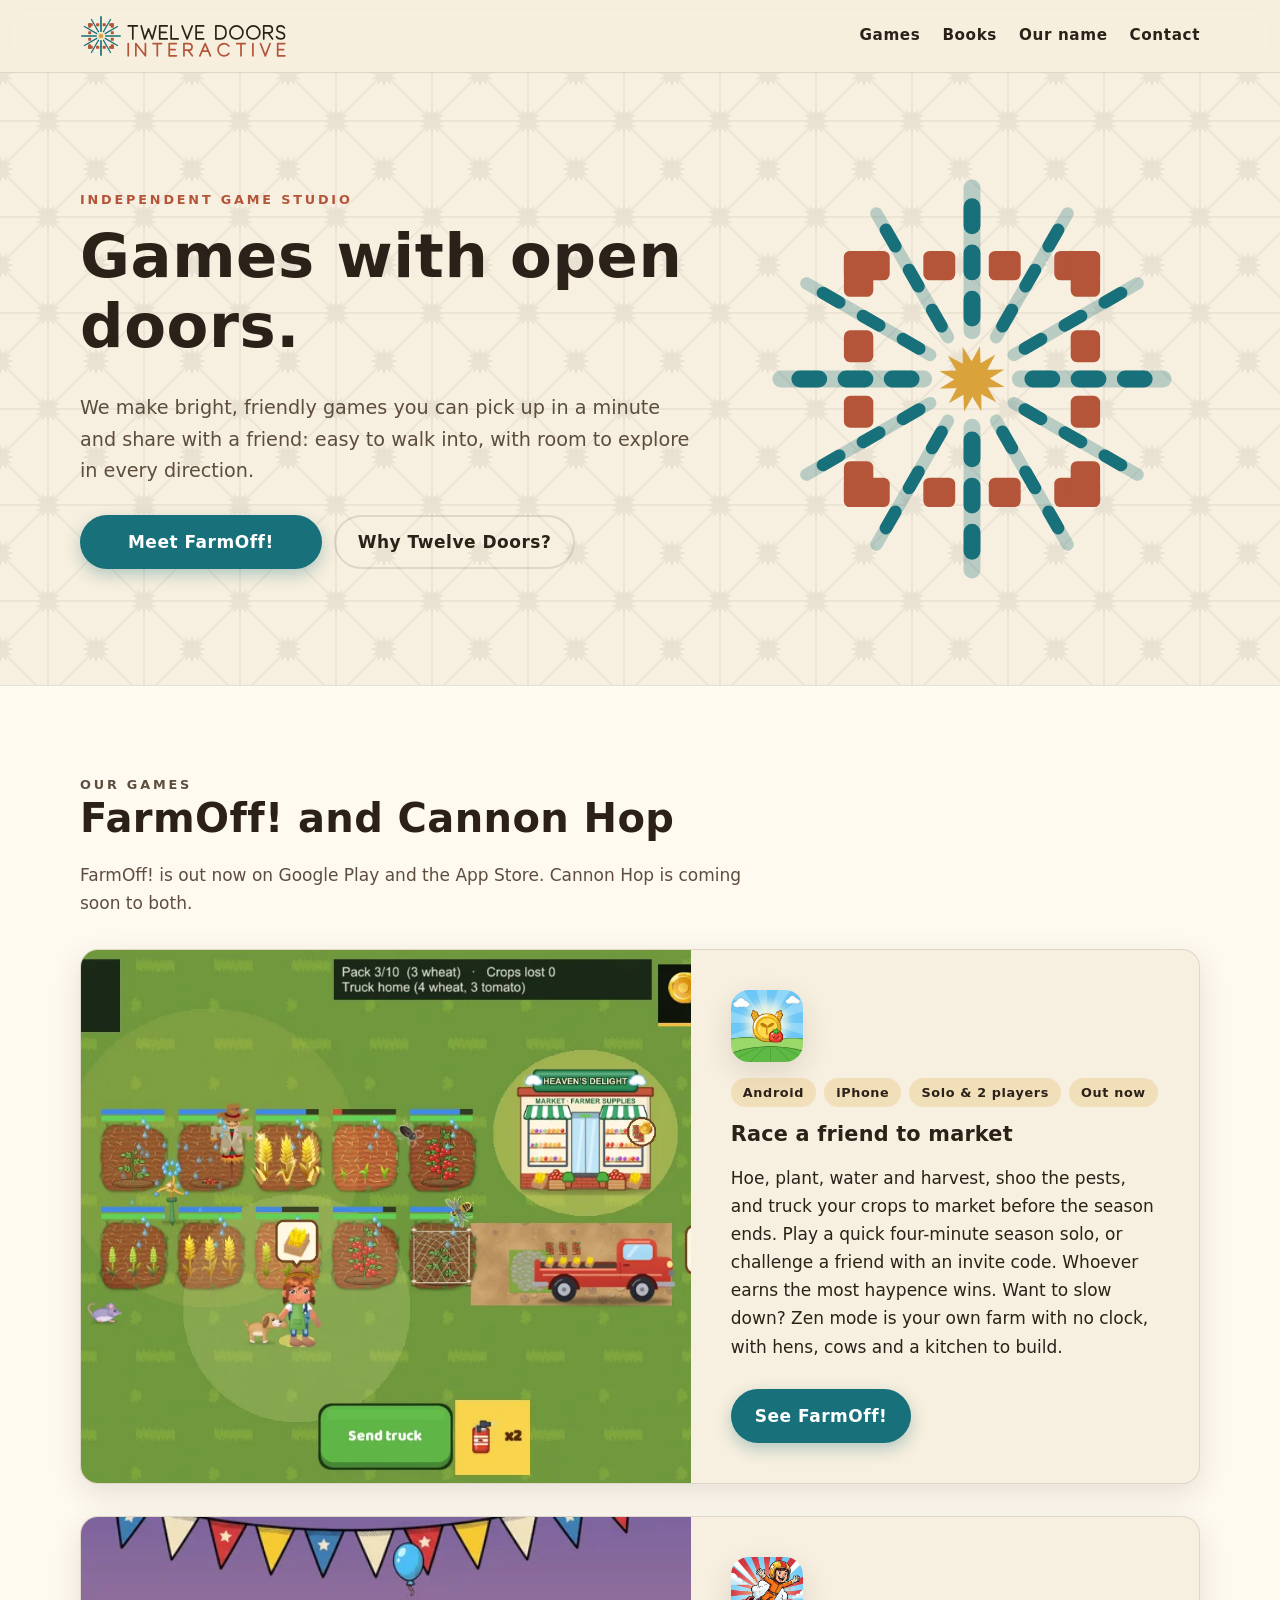
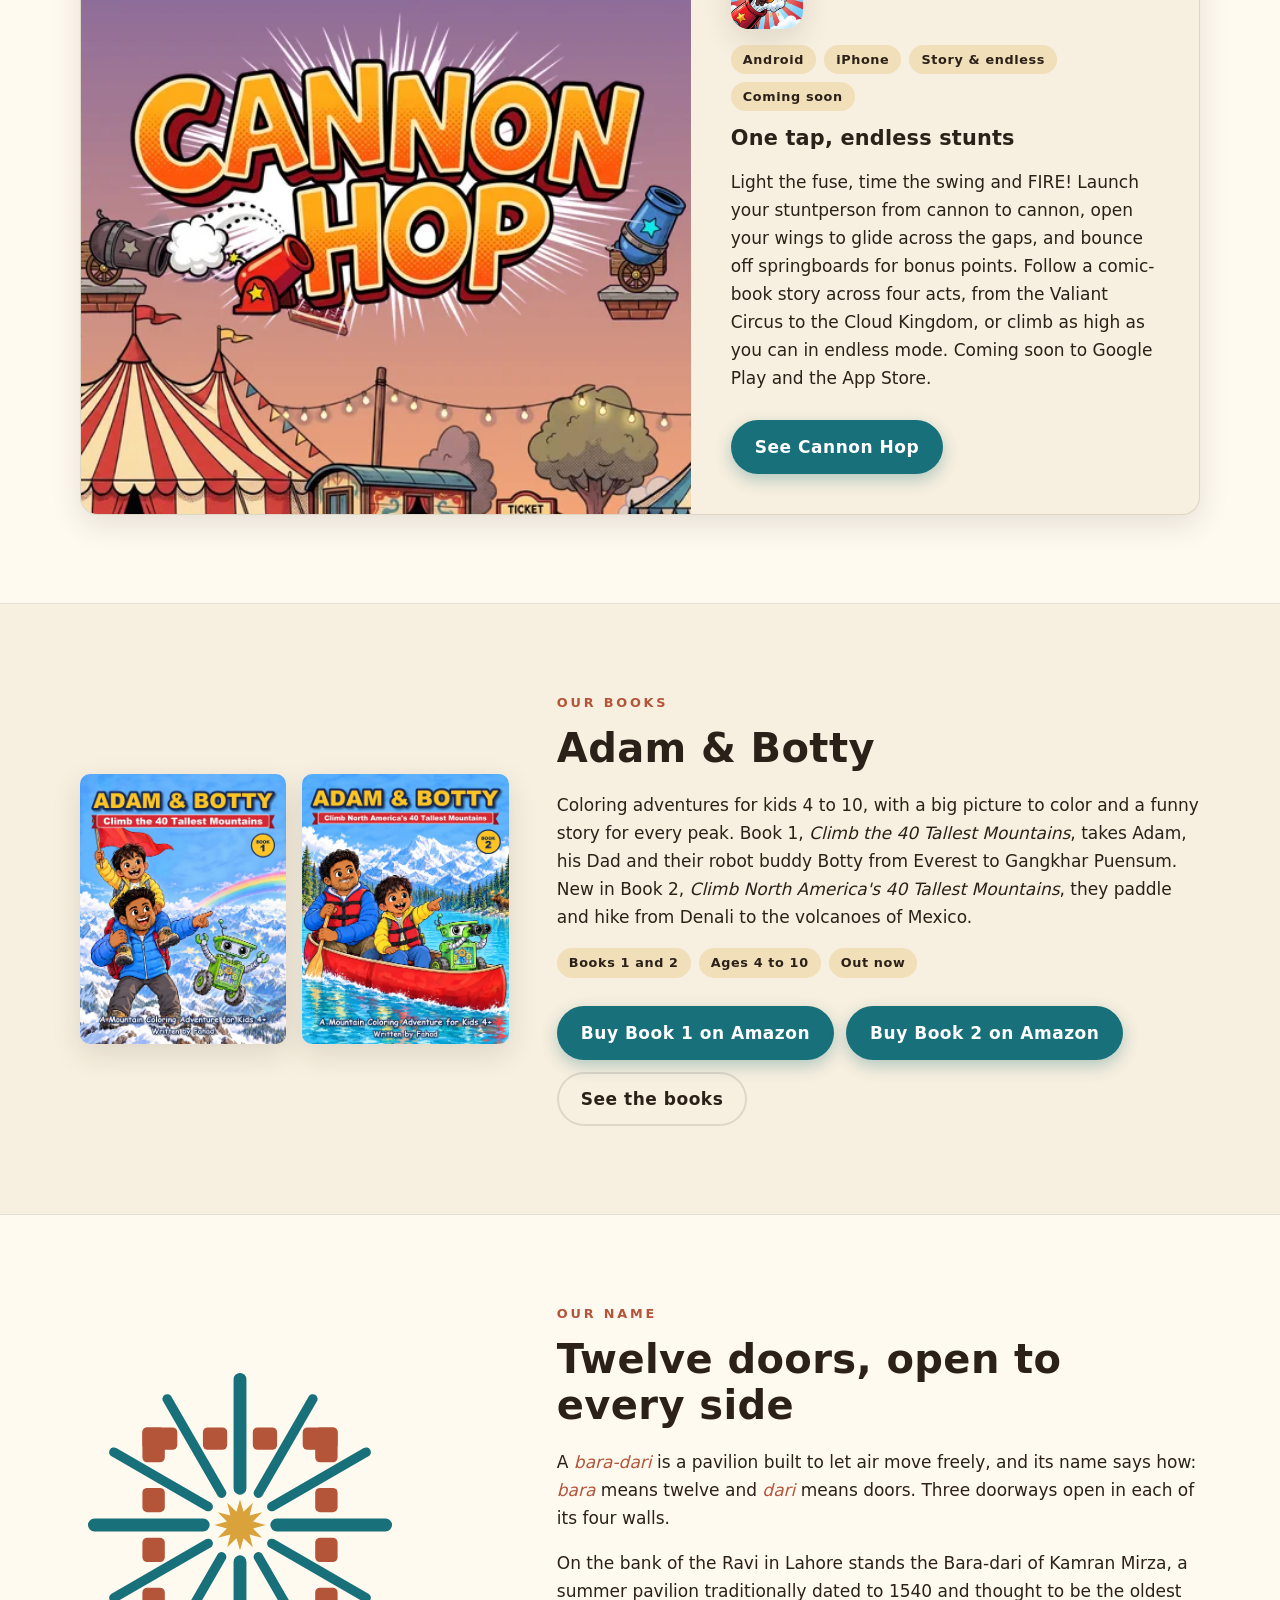
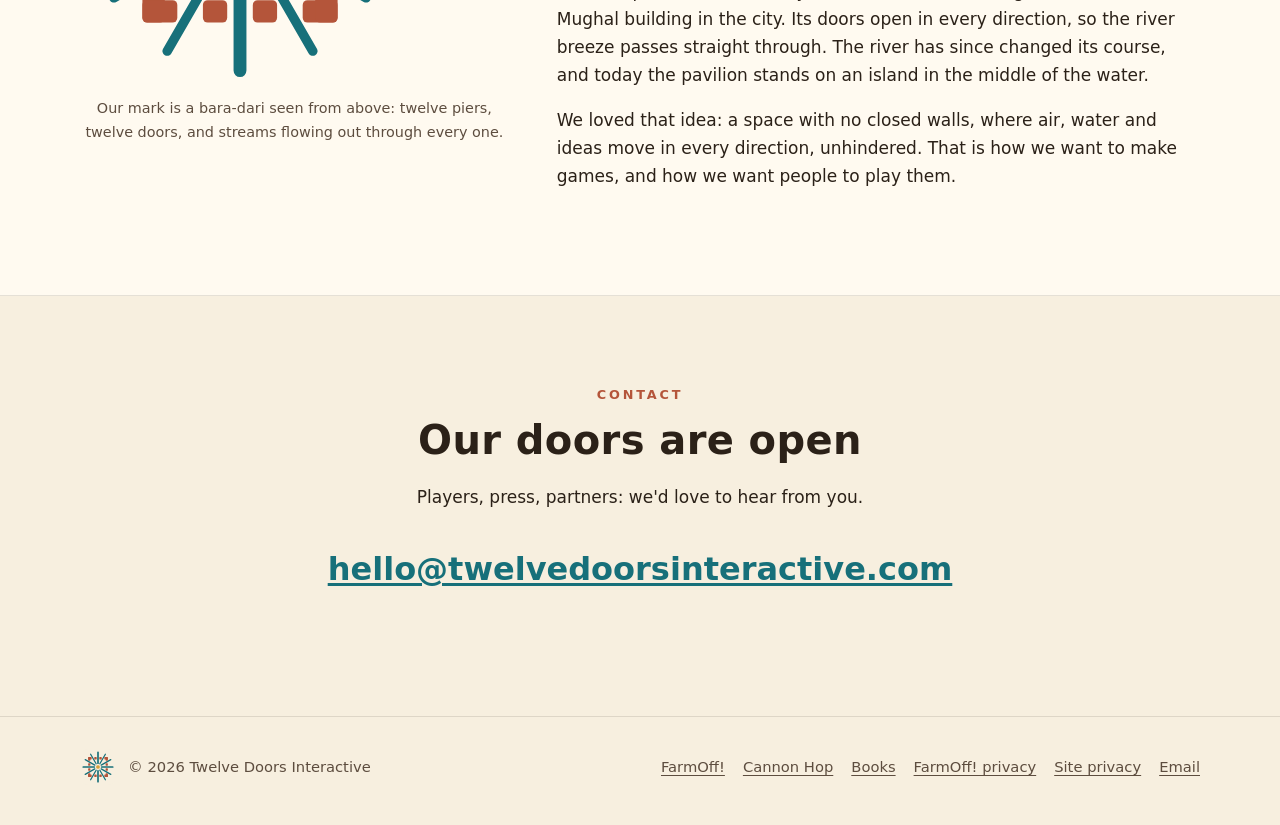
==== commit ef5a4a89: "Cannon Hop: coming-soon game page and home card (Google Play and App Store) New /cannonhop/ page in " ====
--- a/index.html
+++ b/index.html
@@ -60,8 +60,8 @@
       <div class="wrap">
         <div class="section-head">
           <p class="eyebrow">Our games</p>
-          <h2>FarmOff!</h2>
-          <p>Our first game, out now on Google Play and the App Store.</p>
+          <h2>FarmOff! and Cannon Hop</h2>
+          <p>FarmOff! is out now on Google Play and the App Store. Cannon Hop is coming soon to both.</p>
         </div>
         <article class="game-card">
           <a href="/farmoff/"><img src="/assets/img/farmoff/promo-field-v5.webp" alt="FarmOff! gameplay: a farmer waters wheat and tomatoes while a red truck waits to take crops to market." width="1600" height="740" loading="lazy"></a>
@@ -71,6 +71,16 @@
             <h3>Race a friend to market</h3>
             <p>Hoe, plant, water and harvest, shoo the pests, and truck your crops to market before the season ends. Play a quick four-minute season solo, or challenge a friend with an invite code. Whoever earns the most haypence wins. Want to slow down? Zen mode is your own farm with no clock, with hens, cows and a kitchen to build.</p>
             <div class="actions"><a class="button" href="/farmoff/">See FarmOff!</a></div>
+          </div>
+        </article>
+        <article class="game-card" style="margin-top:32px">
+          <a href="/cannonhop/"><img src="/assets/img/cannonhop/feature.webp" alt="Cannon Hop: a red cannon fires over the striped big tops of a circus at sunset, towards a blue cannon waiting on a brick ledge." width="1024" height="500" loading="lazy" style="object-position:left center"></a>
+          <div class="body">
+            <img class="icon" src="/assets/img/cannonhop/icon.webp" alt="" width="72" height="72">
+            <ul class="tags"><li>Android</li><li>iPhone</li><li>Story &amp; endless</li><li>Coming soon</li></ul>
+            <h3>One tap, endless stunts</h3>
+            <p>Light the fuse, time the swing and FIRE! Launch your stuntperson from cannon to cannon, open your wings to glide across the gaps, and bounce off springboards for bonus points. Follow a comic-book story across four acts, from the Valiant Circus to the Cloud Kingdom, or climb as high as you can in endless mode. Coming soon to Google Play and the App Store.</p>
+            <div class="actions"><a class="button" href="/cannonhop/">See Cannon Hop</a></div>
           </div>
         </article>
       </div>
@@ -123,6 +133,7 @@
       <div class="left"><img src="/assets/img/favicon.svg" alt="" width="36" height="36"><span>&copy; 2026 Twelve Doors Interactive</span></div>
       <nav aria-label="Footer">
         <a href="/farmoff/">FarmOff!</a>
+        <a href="/cannonhop/">Cannon Hop</a>
         <a href="/books/">Books</a>
         <a href="/farmoff/privacy/">FarmOff! privacy</a>
         <a href="/privacy/">Site privacy</a>
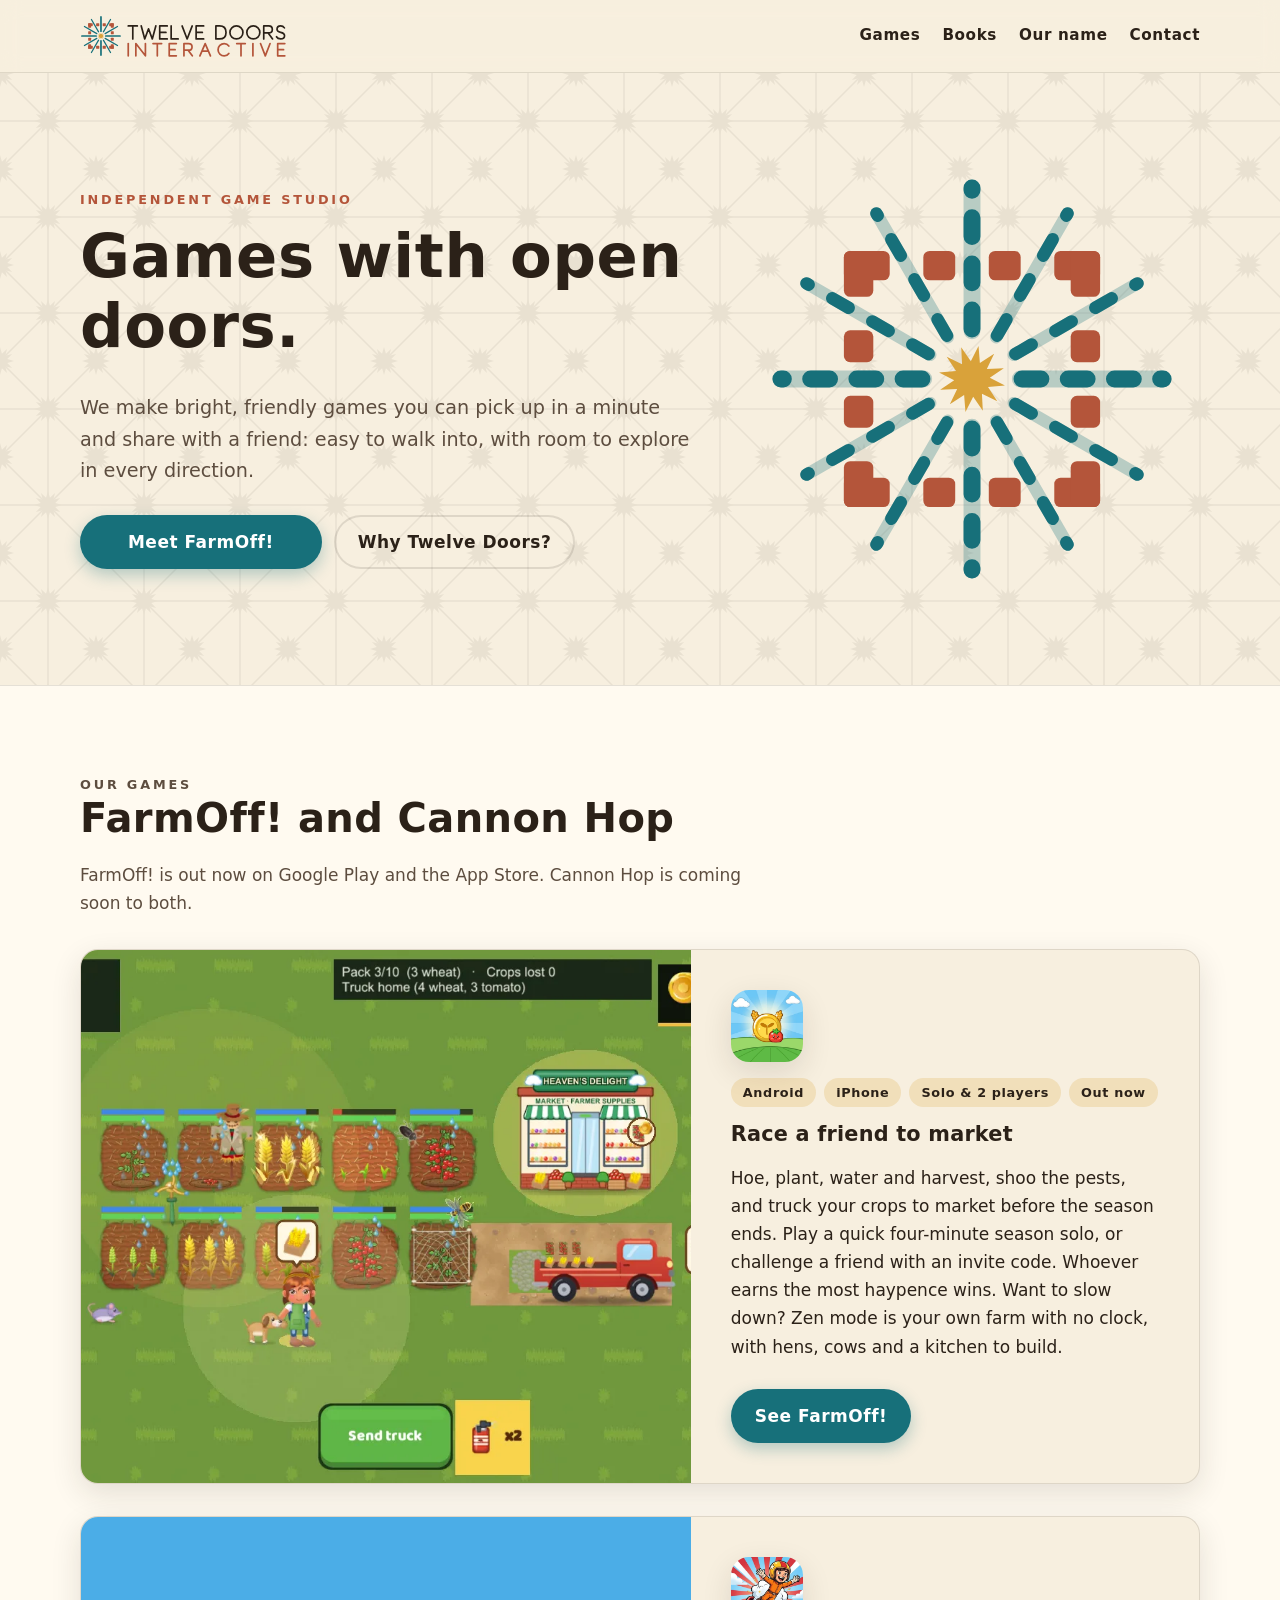
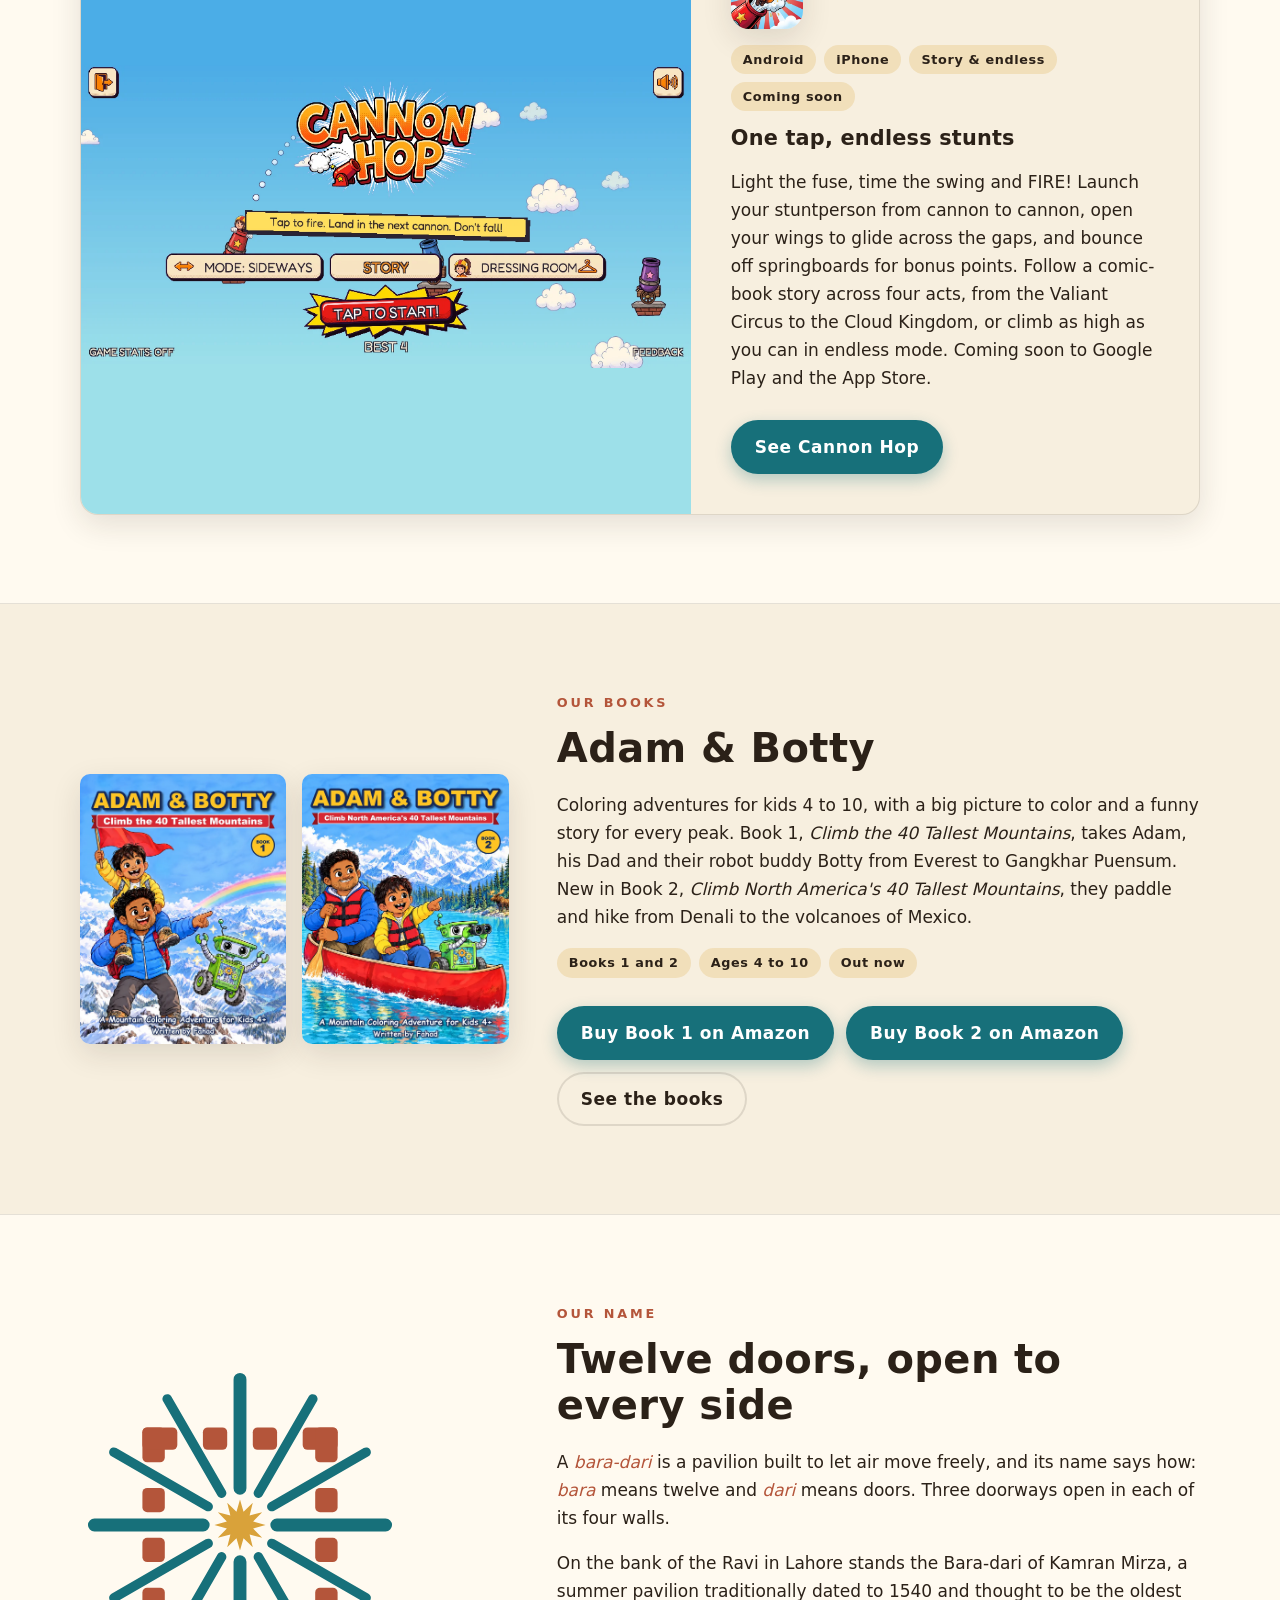
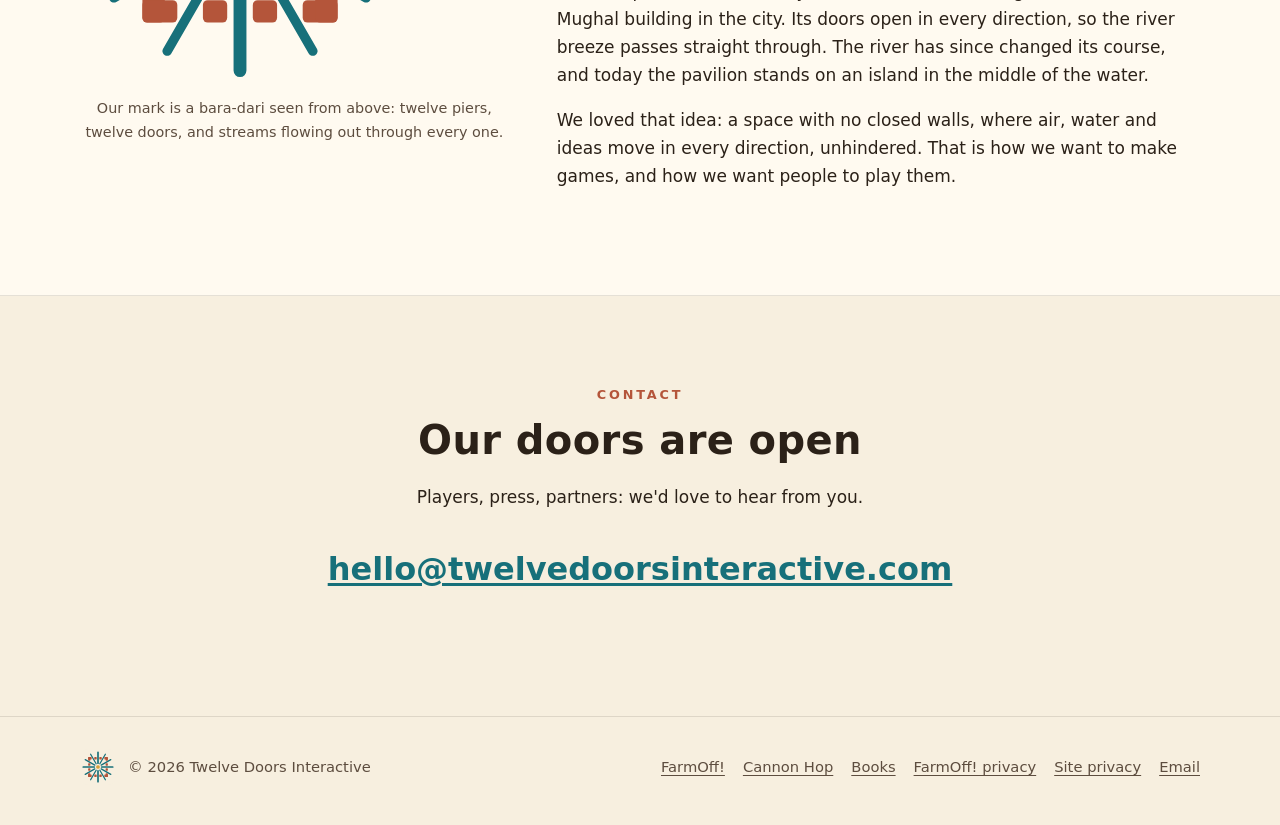
==== commit 4402e6ca: "Cannon Hop: landscape start screen as the top image; centre store buttons on game pages - The home h" ====
--- a/index.html
+++ b/index.html
@@ -17,7 +17,7 @@
   <meta property="og:url" content="https://twelvedoorsinteractive.com/">
   <meta property="og:image" content="https://twelvedoorsinteractive.com/assets/img/og-image.png">
   <meta name="twitter:card" content="summary_large_image">
-  <link rel="stylesheet" href="/assets/css/site.css?v=20261027">
+  <link rel="stylesheet" href="/assets/css/site.css?v=20261118">
   <script type="application/ld+json">
   {"@context":"https://schema.org","@type":"Organization","name":"Twelve Doors Interactive","url":"https://twelvedoorsinteractive.com/","logo":"https://twelvedoorsinteractive.com/assets/img/icon-512.png","email":"hello@twelvedoorsinteractive.com"}
   </script>
@@ -74,7 +74,7 @@
           </div>
         </article>
         <article class="game-card" style="margin-top:32px">
-          <a href="/cannonhop/"><img src="/assets/img/cannonhop/feature.webp" alt="Cannon Hop: a red cannon fires over the striped big tops of a circus at sunset, towards a blue cannon waiting on a brick ledge." width="1024" height="500" loading="lazy" style="object-position:left center"></a>
+          <a href="/cannonhop/"><img src="/assets/img/cannonhop/title-wide.webp" alt="The Cannon Hop start screen: the Cannon Hop logo over a blue sky, a stuntperson in a red cannon, Mode, Story and Dressing Room buttons, and a big Tap to Start! button." width="1800" height="900" loading="lazy" style="object-fit:contain;background:linear-gradient(#4bade7 50%,#9de0e9 50%)"></a>
           <div class="body">
             <img class="icon" src="/assets/img/cannonhop/icon.webp" alt="" width="72" height="72">
             <ul class="tags"><li>Android</li><li>iPhone</li><li>Story &amp; endless</li><li>Coming soon</li></ul>
--- a/assets/css/site.css
+++ b/assets/css/site.css
@@ -250,7 +250,7 @@
 
 .game-hero { text-align: center; padding-bottom: 32px; }
 .game-hero .icon { width: 120px; height: 120px; border-radius: 28px; margin: 0 auto 20px; box-shadow: var(--shadow); }
-.game-hero .actions { justify-content: center; }
+.game-hero .actions { justify-content: center; margin-inline: auto; }
 
 .trailer {
   border-radius: var(--radius);
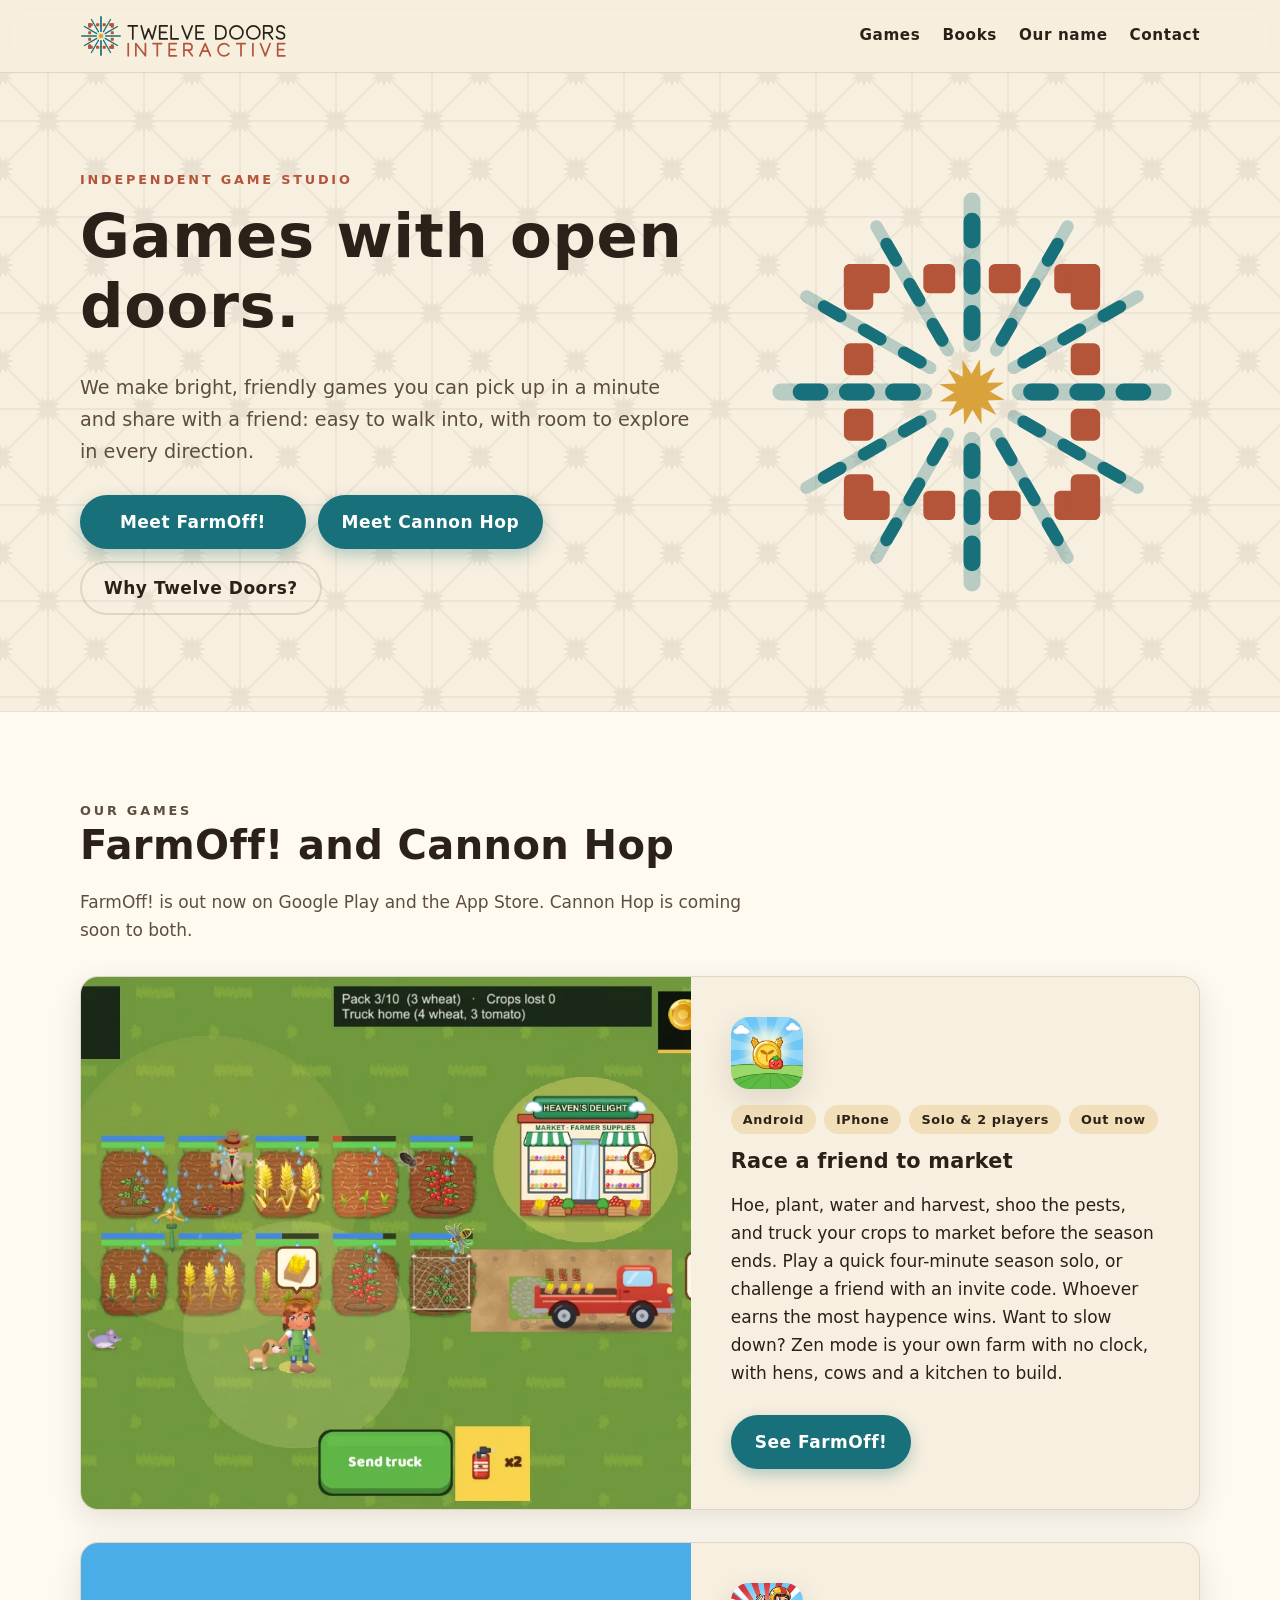
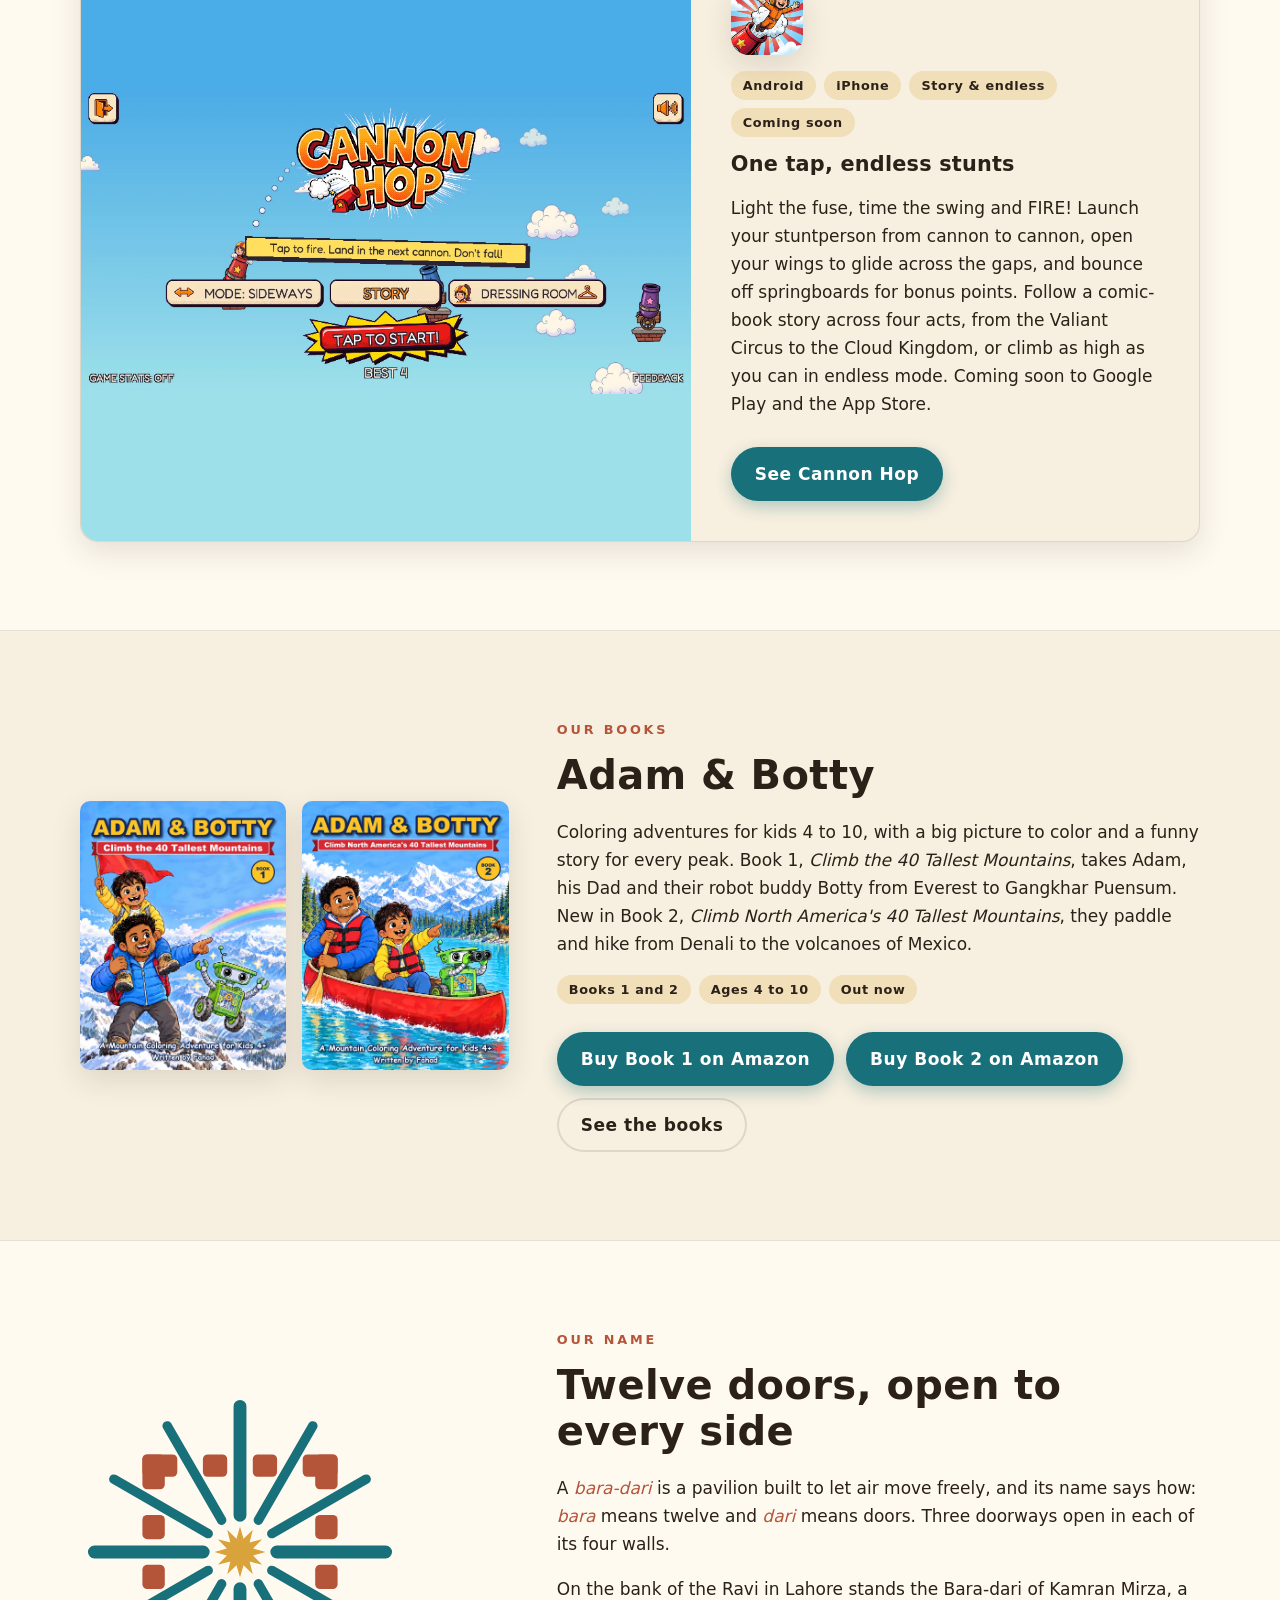
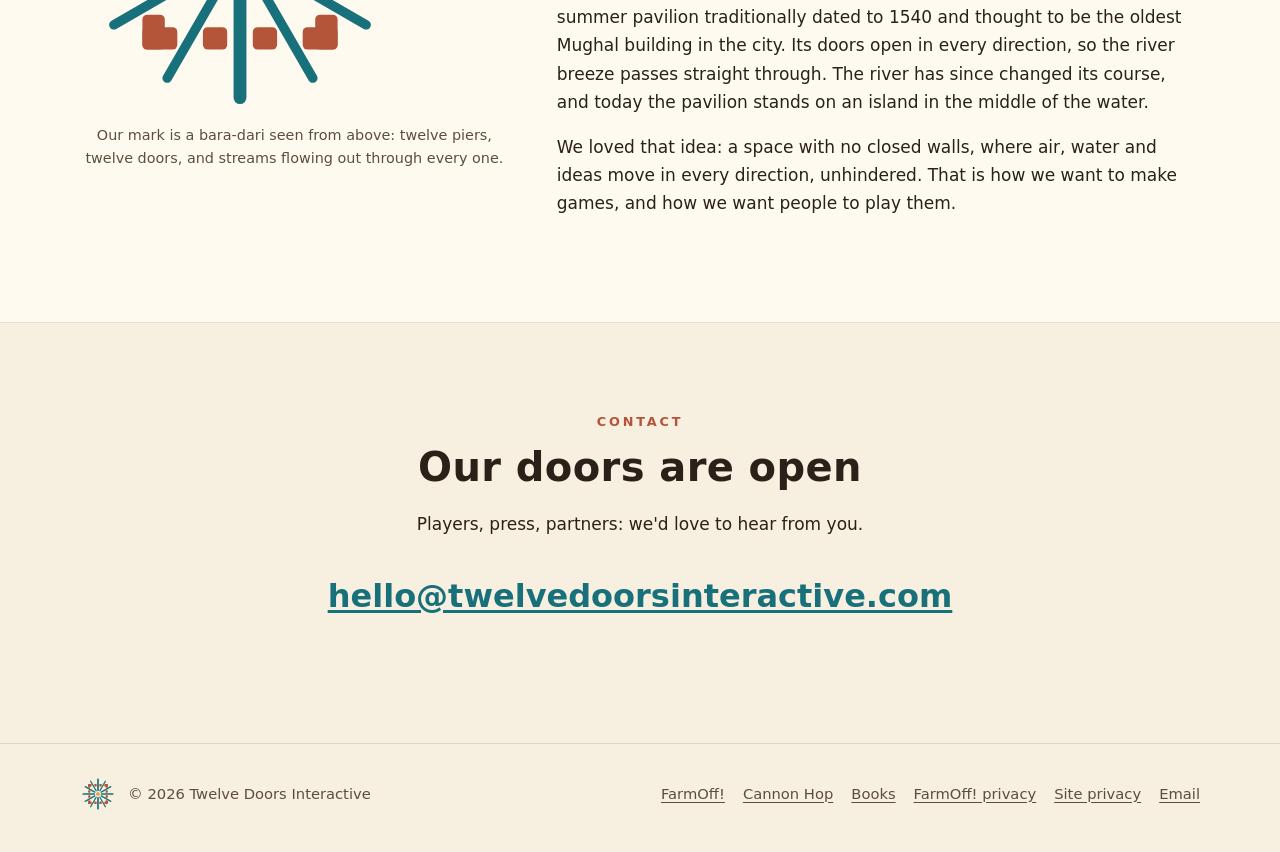
==== commit c2ff2bd0: "Home hero: Meet Cannon Hop button beside Meet FarmOff!; description names both games Co-Authored-By:" ====
--- a/index.html
+++ b/index.html
@@ -4,7 +4,7 @@
   <meta charset="utf-8">
   <meta name="viewport" content="width=device-width, initial-scale=1">
   <title>Twelve Doors Interactive</title>
-  <meta name="description" content="Twelve Doors Interactive is an independent game studio making bright, friendly games you can pick up in a minute and play with a friend. Our first game: FarmOff!">
+  <meta name="description" content="Twelve Doors Interactive is an independent game studio making bright, friendly games you can pick up in a minute and play with a friend. Our games: FarmOff!, out now, and Cannon Hop, coming soon.">
   <meta name="theme-color" content="#16302f">
   <link rel="canonical" href="https://twelvedoorsinteractive.com/">
   <link rel="icon" href="/assets/img/favicon.svg" type="image/svg+xml">
@@ -17,7 +17,7 @@
   <meta property="og:url" content="https://twelvedoorsinteractive.com/">
   <meta property="og:image" content="https://twelvedoorsinteractive.com/assets/img/og-image.png">
   <meta name="twitter:card" content="summary_large_image">
-  <link rel="stylesheet" href="/assets/css/site.css?v=20261118">
+  <link rel="stylesheet" href="/assets/css/site.css?v=20261119">
   <script type="application/ld+json">
   {"@context":"https://schema.org","@type":"Organization","name":"Twelve Doors Interactive","url":"https://twelvedoorsinteractive.com/","logo":"https://twelvedoorsinteractive.com/assets/img/icon-512.png","email":"hello@twelvedoorsinteractive.com"}
   </script>
@@ -49,6 +49,7 @@
           <p class="lead">We make bright, friendly games you can pick up in a minute and share with a friend: easy to walk into, with room to explore in every direction.</p>
           <div class="actions">
             <a class="button" href="/farmoff/">Meet FarmOff!</a>
+            <a class="button" href="/cannonhop/">Meet Cannon Hop</a>
             <a class="button quiet" href="#name">Why Twelve Doors?</a>
           </div>
         </div>
--- a/assets/css/site.css
+++ b/assets/css/site.css
@@ -184,11 +184,13 @@
 .button.soon:hover { transform: none; }
 .button .store { width: 1.15em; height: 1.15em; flex: none; }
 
-/* The home page's two hero buttons share one width (the wider one's), so they read as a pair. */
+/* The home page's two game buttons share one width (the wider one's), so they read as a pair;
+   "Why Twelve Doors?" sits on its own row below them. */
 .hero .actions { display: grid; grid-template-columns: repeat(2, 1fr); width: fit-content; }
 .hero .actions .button { justify-content: center; }
-@media (max-width: 820px) { .hero .actions { margin-inline: auto; } }
-@media (max-width: 480px) { .hero .actions { grid-template-columns: 1fr; width: 100%; } }
+.hero .actions .button.quiet { grid-column: 1 / -1; justify-self: start; }
+@media (max-width: 820px) { .hero .actions { margin-inline: auto; } .hero .actions .button.quiet { justify-self: center; } }
+@media (max-width: 480px) { .hero .actions { grid-template-columns: 1fr; width: 100%; } .hero .actions .button.quiet { justify-self: stretch; } }
 
 /* ---------- sections ---------- */
 
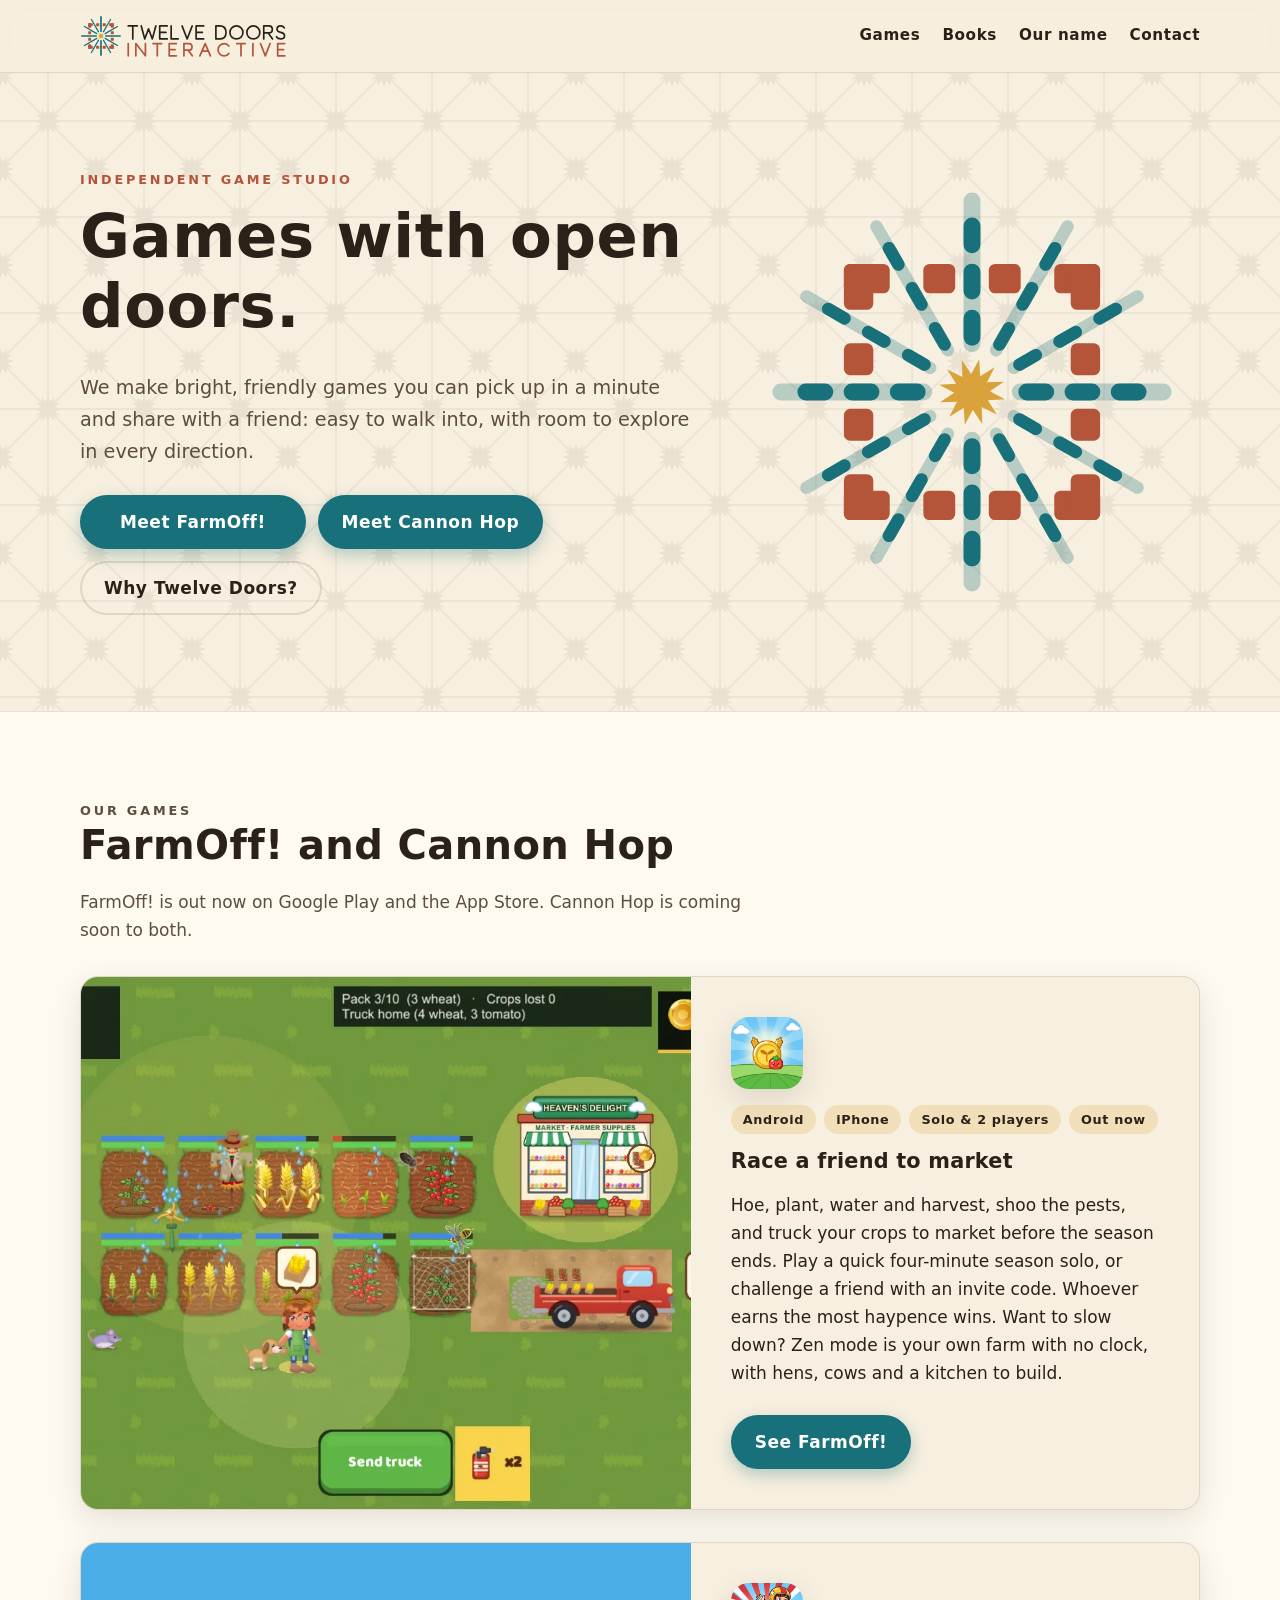
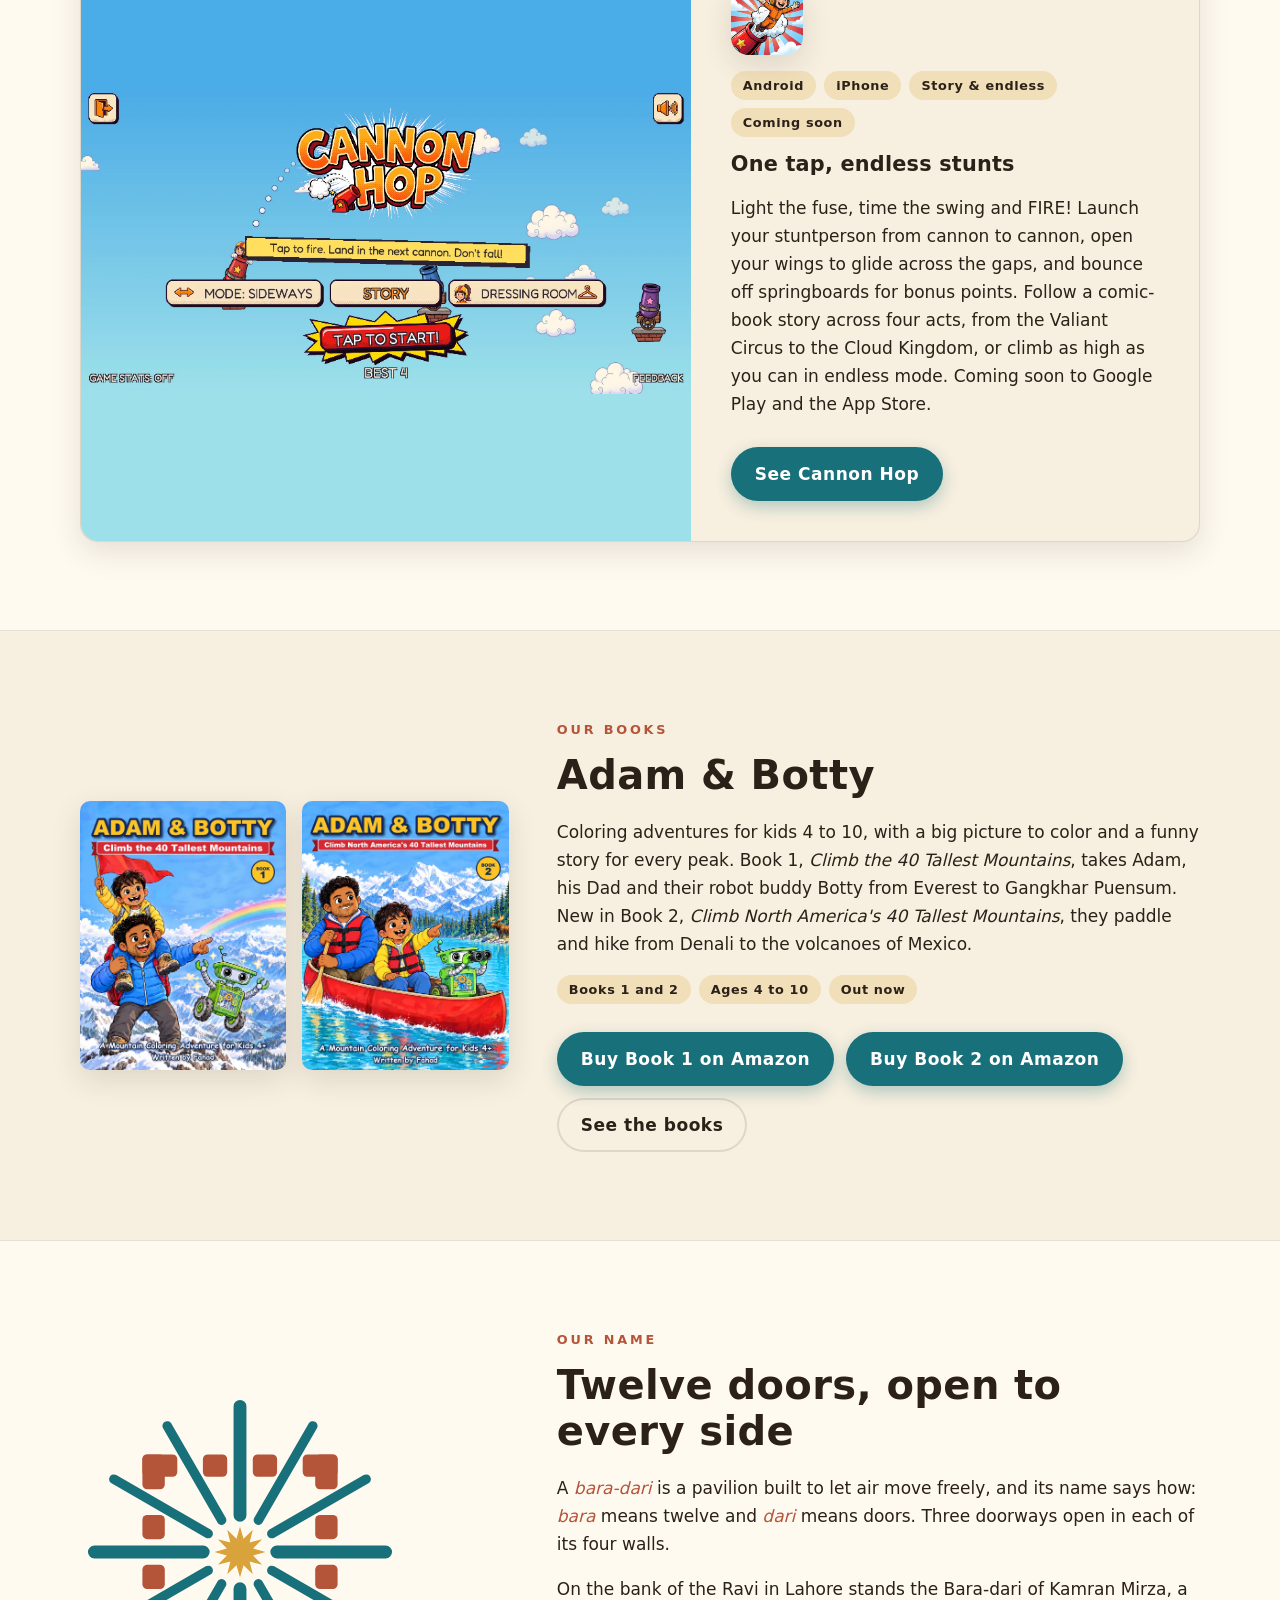
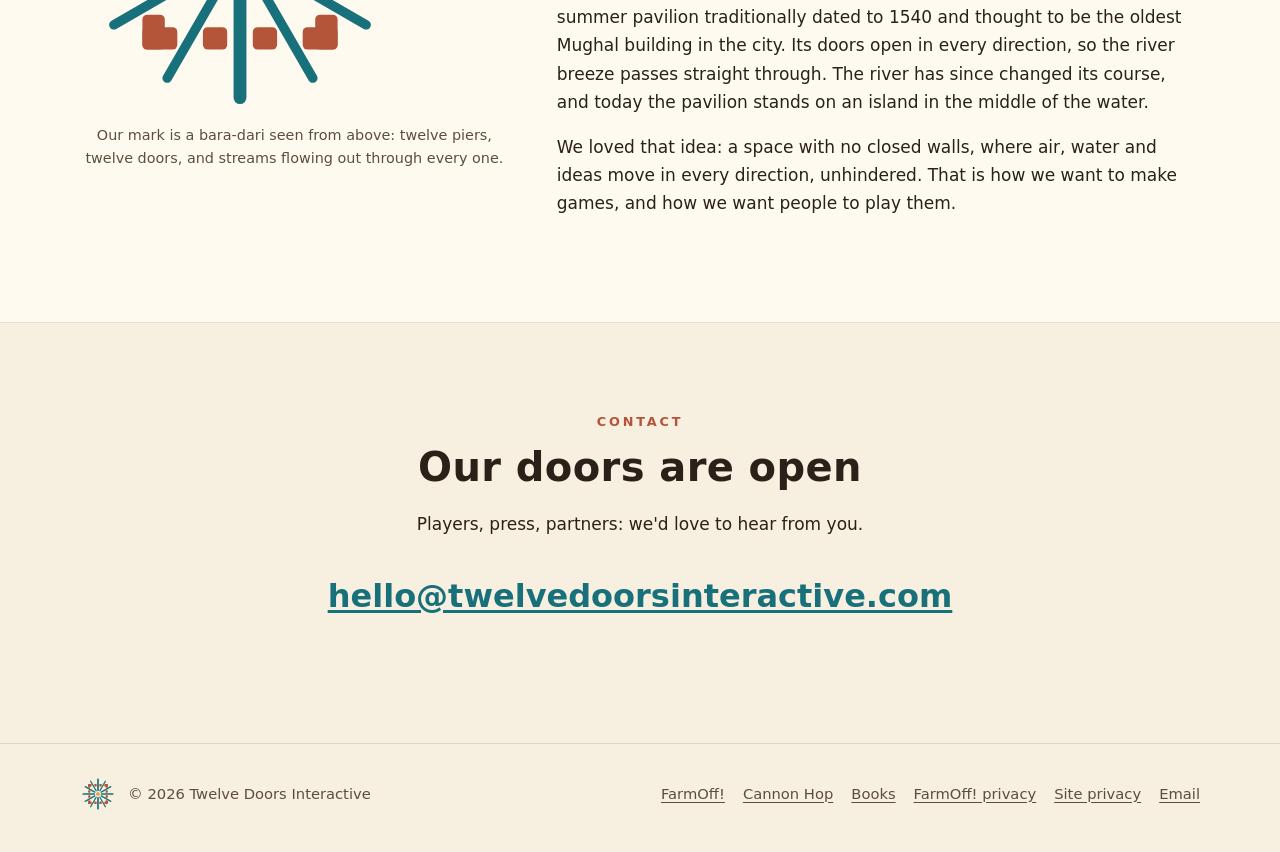
==== commit 99af62b8: "Cannon Hop: finish screenshot becomes a looping video of the new net landing Co-Authored-By: Claude " ====
--- a/index.html
+++ b/index.html
@@ -17,7 +17,7 @@
   <meta property="og:url" content="https://twelvedoorsinteractive.com/">
   <meta property="og:image" content="https://twelvedoorsinteractive.com/assets/img/og-image.png">
   <meta name="twitter:card" content="summary_large_image">
-  <link rel="stylesheet" href="/assets/css/site.css?v=20261119">
+  <link rel="stylesheet" href="/assets/css/site.css?v=20261119b">
   <script type="application/ld+json">
   {"@context":"https://schema.org","@type":"Organization","name":"Twelve Doors Interactive","url":"https://twelvedoorsinteractive.com/","logo":"https://twelvedoorsinteractive.com/assets/img/icon-512.png","email":"hello@twelvedoorsinteractive.com"}
   </script>
--- a/assets/css/site.css
+++ b/assets/css/site.css
@@ -289,7 +289,7 @@
   gap: 20px;
 }
 .shots figure { margin: 0; }
-.shots img { border-radius: 14px; box-shadow: var(--shadow); width: 100%; height: auto; }
+.shots img, .shots video { display: block; border-radius: 14px; box-shadow: var(--shadow); width: 100%; height: auto; }
 .shots figcaption { font-size: 0.9rem; color: var(--muted); margin-top: 8px; }
 @media (max-width: 700px) { .shots { grid-template-columns: 1fr; } }
 
